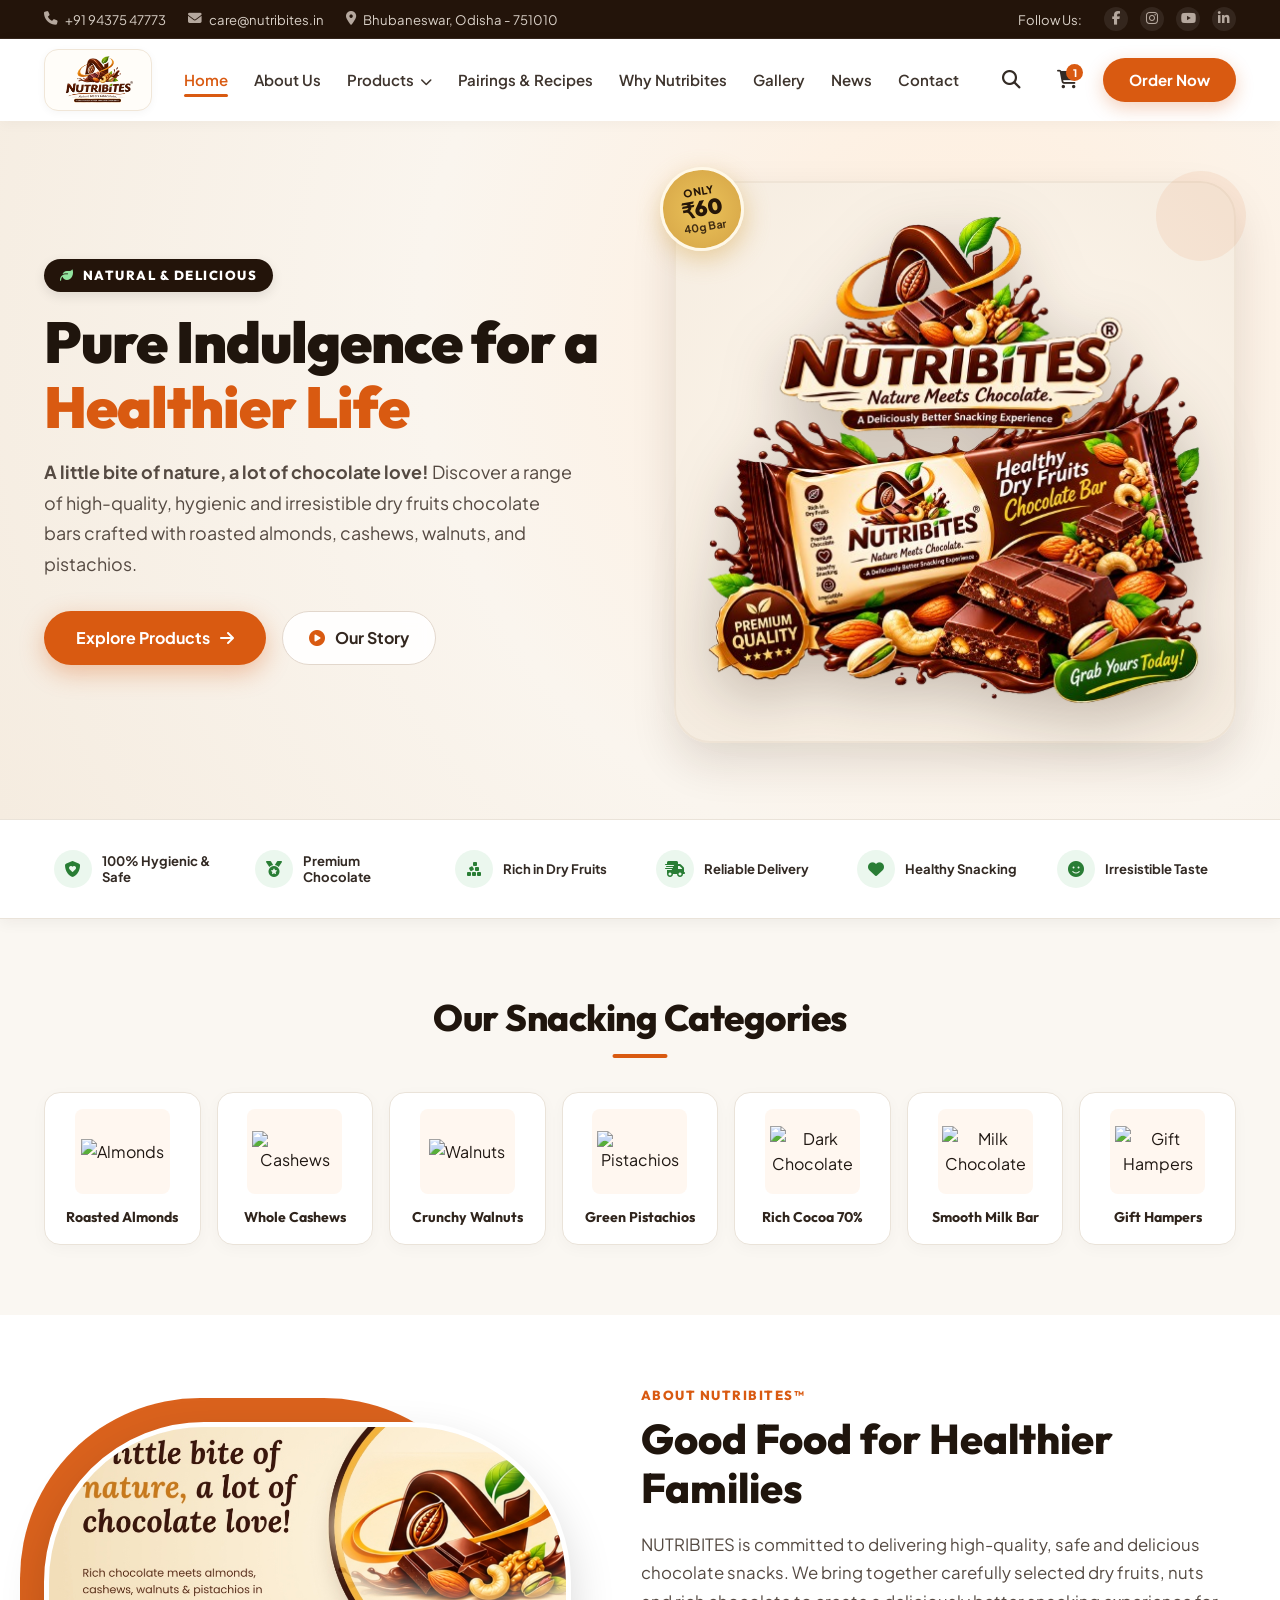
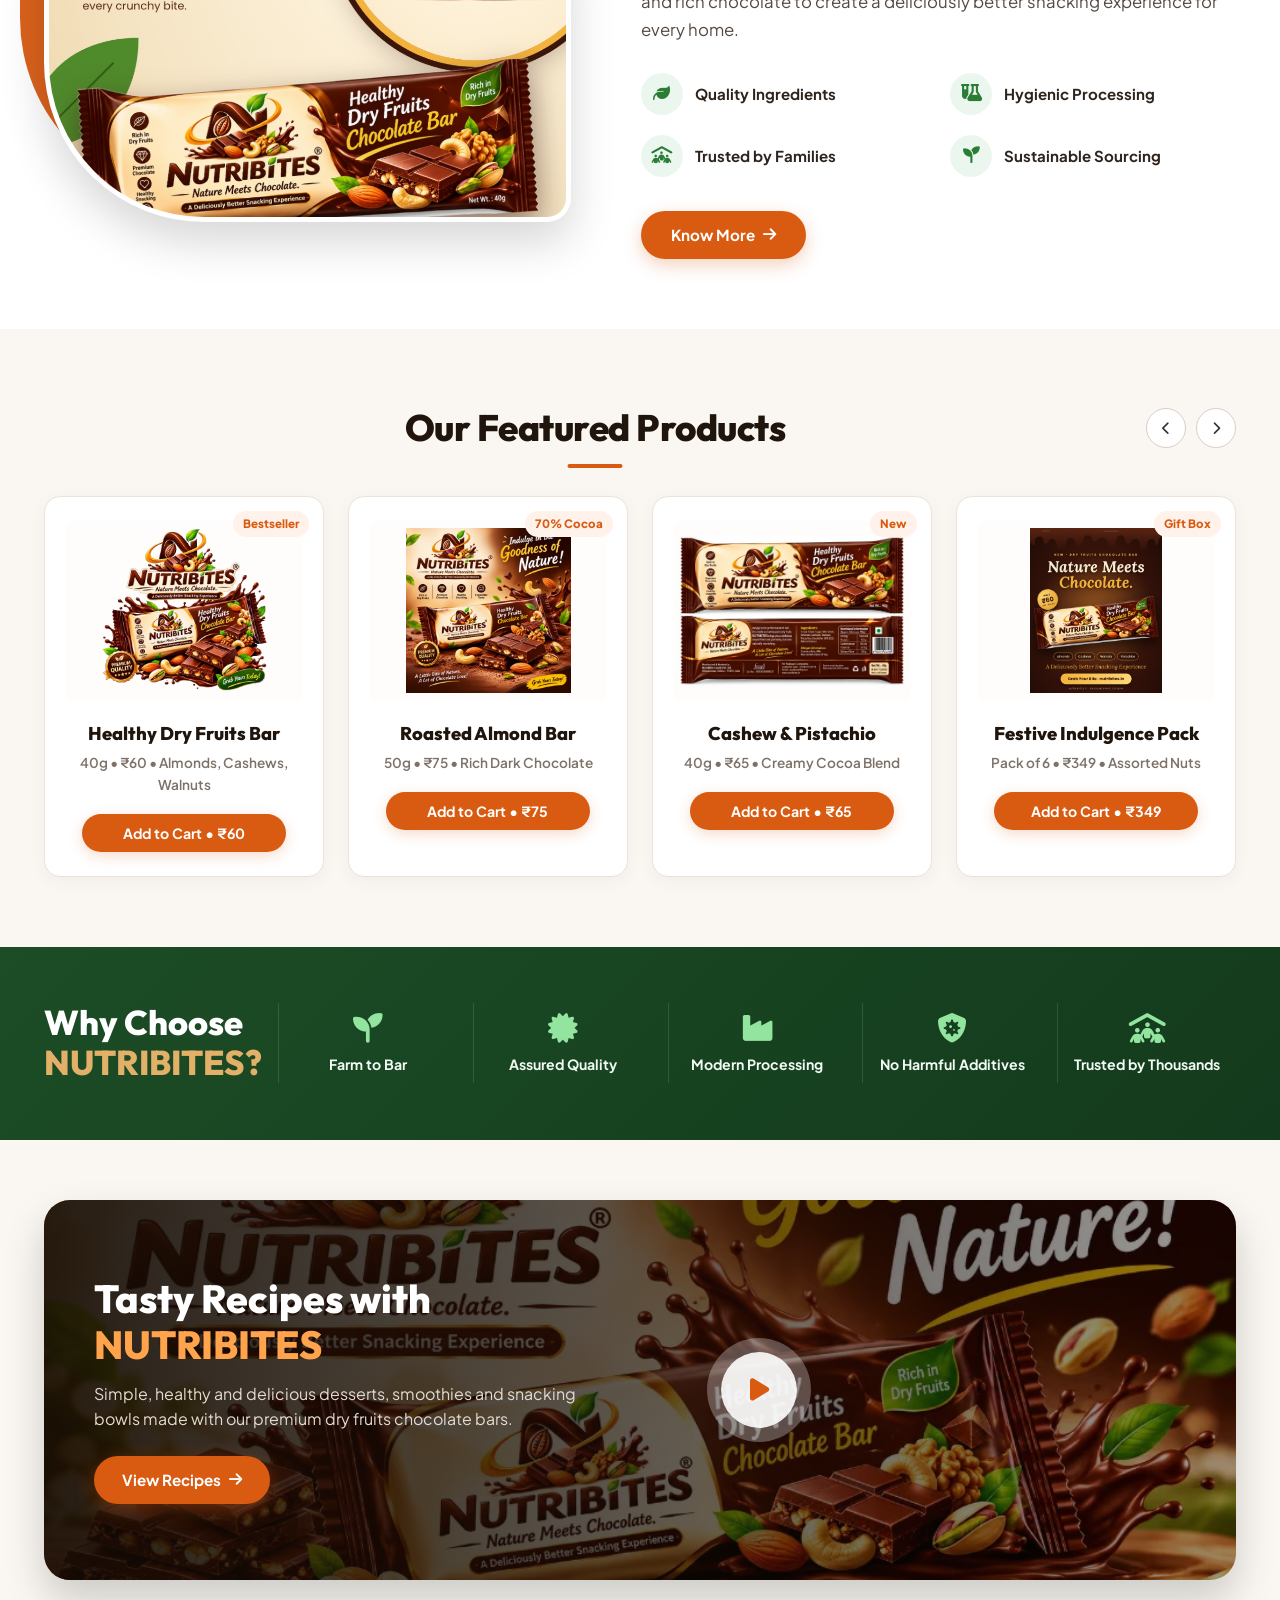
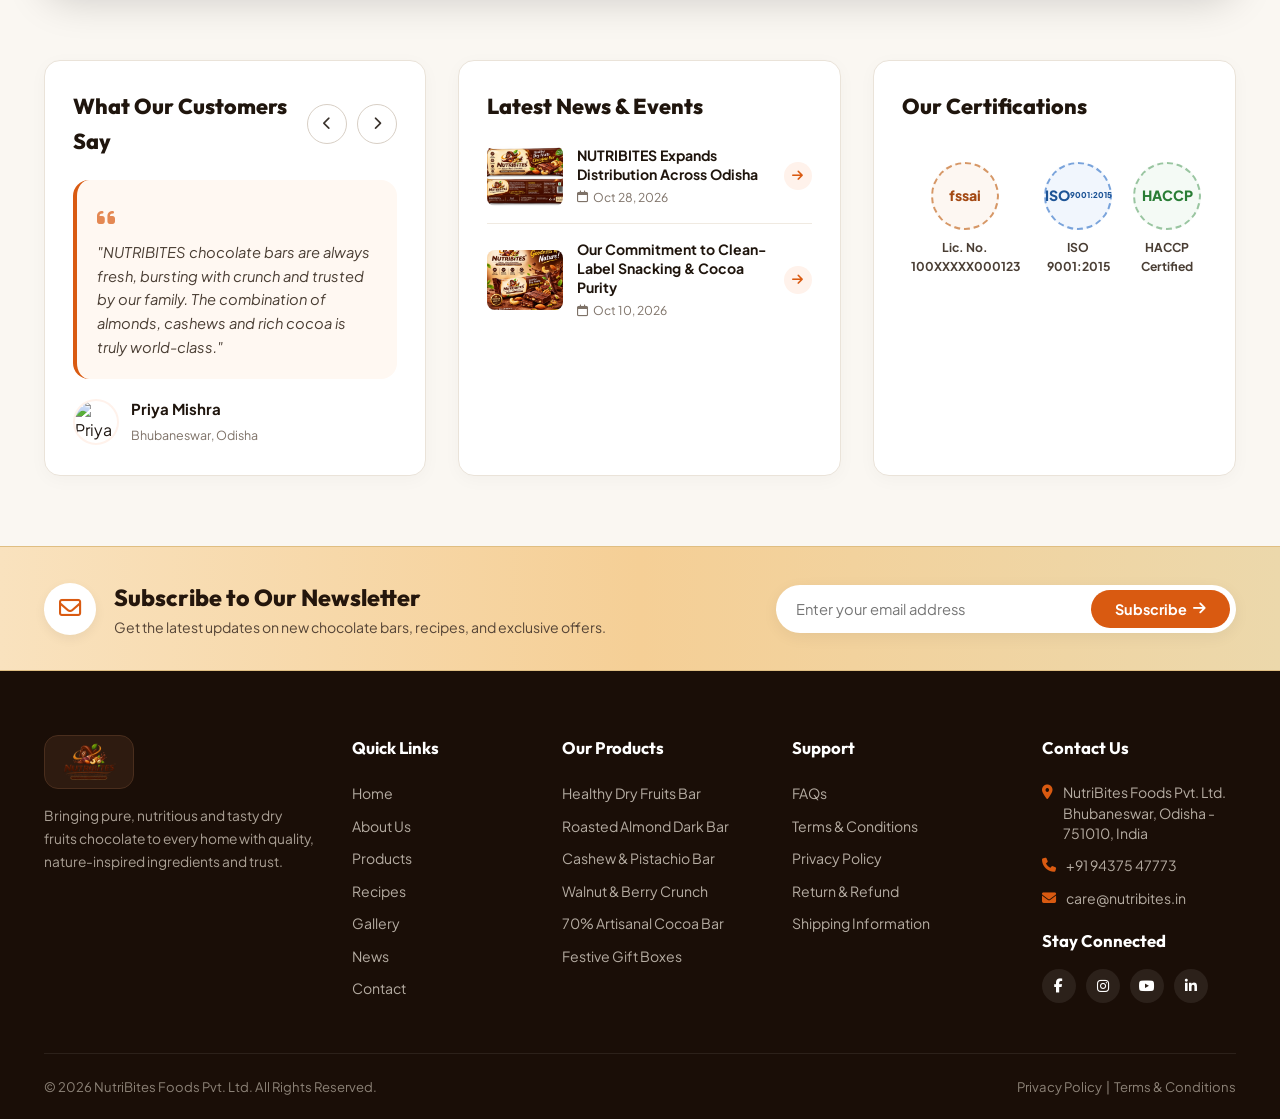
==== index.html @ 2640d745 "Deploy Nutribites website: nature meets chocolate responsive multi-page web platform" ====
<!DOCTYPE html>
<html lang="en">
<head>
  <meta charset="UTF-8" />
  <meta name="viewport" content="width=device-width, initial-scale=1.0" />
  <title>NUTRIBITES™ | Nature Meets Chocolate - Healthy Dry Fruits Chocolate Bar</title>
  <meta name="description" content="NUTRIBITES™ combines rich chocolate and the natural goodness of dry fruits and nuts. Discover a deliciously better snacking experience crafted in Bhubaneswar, Odisha." />
  
  <!-- Favicon -->
  <link rel="icon" type="image/png" href="images/logo-clean.png" />

  <!-- Google Fonts -->
  <link rel="preconnect" href="https://fonts.googleapis.com" />
  <link rel="preconnect" href="https://fonts.gstatic.com" crossorigin />
  <link href="https://fonts.googleapis.com/css2?family=Outfit:wght@400;500;600;700;800;900&family=Plus+Jakarta+Sans:wght@300;400;500;600;700;800&family=Playfair+Display:ital,wght@0,600;0,700;1,600&display=swap" rel="stylesheet" />
  
  <!-- FontAwesome 6 -->
  <link rel="stylesheet" href="https://cdnjs.cloudflare.com/ajax/libs/font-awesome/6.5.1/css/all.min.css" />

  <!-- Stylesheet -->
  <link rel="stylesheet" href="style.css" />
</head>
<body>

  <!-- ═════════════════════════════════════════
       1. TOP UTILITY BAR (Exact Dark Espresso)
  ═════════════════════════════════════════ -->
  <div class="top-bar">
    <div class="container">
      <div class="top-bar-left">
        <a href="tel:+919437547773"><i class="fa-solid fa-phone"></i> +91 94375 47773</a>
        <a href="mailto:care@nutribites.in"><i class="fa-solid fa-envelope"></i> care@nutribites.in</a>
        <span><i class="fa-solid fa-location-dot"></i> Bhubaneswar, Odisha - 751010</span>
      </div>
      <div class="top-bar-right">
        <span>Follow Us:</span>
        <div class="top-socials">
          <a href="#" aria-label="Facebook"><i class="fa-brands fa-facebook-f"></i></a>
          <a href="#" aria-label="Instagram"><i class="fa-brands fa-instagram"></i></a>
          <a href="#" aria-label="YouTube"><i class="fa-brands fa-youtube"></i></a>
          <a href="#" aria-label="LinkedIn"><i class="fa-brands fa-linkedin-in"></i></a>
        </div>
      </div>
    </div>
  </div>

  <!-- ═════════════════════════════════════════
       2. MAIN NAVBAR (Clean White Header + Curved Logo Box)
  ═════════════════════════════════════════ -->
  <header class="navbar">
    <div class="container">
      <a href="index.html" class="logo-box-wrapper" title="NUTRIBITES - Nature Meets Chocolate">
        <img src="images/logo-clean.png" alt="NUTRIBITES Logo" class="brand-logo-img" />
      </a>

      <ul class="nav-links">
        <li class="active"><a href="index.html">Home</a></li>
        <li><a href="about.html">About Us</a></li>
        <li><a href="products.html">Products <i class="fa-solid fa-chevron-down dropdown-icon"></i></a></li>
        <li><a href="#recipes">Pairings & Recipes</a></li>
        <li><a href="#why-us">Why Nutribites</a></li>
        <li><a href="#gallery">Gallery</a></li>
        <li><a href="#news">News</a></li>
        <li><a href="contact.html">Contact</a></li>
      </ul>

      <div class="nav-actions">
        <button class="icon-btn" aria-label="Search"><i class="fa-solid fa-magnifying-glass"></i></button>
        <button class="icon-btn" aria-label="Cart">
          <i class="fa-solid fa-cart-shopping"></i>
          <span class="cart-badge">1</span>
        </button>
        <a href="products.html" class="btn-order-now">Order Now</a>
        <button class="mobile-menu-toggle" aria-label="Toggle Menu"><i class="fa-solid fa-bars"></i></button>
      </div>
    </div>
  </header>

  <!-- ═════════════════════════════════════════
       3. HERO SECTION (Curved Corner Stage + Transparent Cutout)
  ═════════════════════════════════════════ -->
  <section class="hero-section" id="home">
    <div class="container">
      <div class="hero-content">
        <div class="hero-badge-pill">
          <i class="fa-solid fa-leaf"></i>
          <span>NATURAL & DELICIOUS</span>
        </div>

        <h1 class="hero-title">
          Pure Indulgence for a
          <span class="accent-orange">Healthier Life</span>
        </h1>

        <p class="hero-desc">
          <strong>A little bite of nature, a lot of chocolate love!</strong> Discover a range of high-quality, hygienic and irresistible dry fruits chocolate bars crafted with roasted almonds, cashews, walnuts, and pistachios.
        </p>

        <div class="hero-buttons">
          <a href="products.html" class="btn-hero-primary">Explore Products <i class="fa-solid fa-arrow-right"></i></a>
          <a href="about.html" class="btn-hero-glass"><i class="fa-solid fa-circle-play"></i> Our Story</a>
        </div>
      </div>

      <div class="hero-visual-stage">
        <!-- Rounded Curved Corner Stage Container -->
        <div class="hero-stage-card-wrap">
          <!-- Floating Price Badge -->
          <div class="hero-price-floating-badge">
            <span class="price-label">ONLY</span>
            <span class="price-val">₹60</span>
            <span class="price-wt">40g Bar</span>
          </div>

          <!-- True Transparent Clean Cutout Pack Image (New High-Res PNG) -->
          <img src="images/hero-pack-new.png" alt="NUTRIBITES Healthy Dry Fruits Chocolate Bar Packaging" class="hero-cutout-img" />
        </div>
      </div>
    </div>
  </section>

  <!-- ═════════════════════════════════════════
       4. TRUST PROPOSITION STRIP (6 Pillars)
  ═════════════════════════════════════════ -->
  <div class="trust-strip">
    <div class="container">
      <div class="trust-strip-grid">
        <div class="trust-item">
          <div class="trust-icon"><i class="fa-solid fa-shield-heart"></i></div>
          <div class="trust-text">100% Hygienic & Safe</div>
        </div>
        <div class="trust-item">
          <div class="trust-icon"><i class="fa-solid fa-medal"></i></div>
          <div class="trust-text">Premium Chocolate</div>
        </div>
        <div class="trust-item">
          <div class="trust-icon"><i class="fa-solid fa-cubes-stacked"></i></div>
          <div class="trust-text">Rich in Dry Fruits</div>
        </div>
        <div class="trust-item">
          <div class="trust-icon"><i class="fa-solid fa-truck-fast"></i></div>
          <div class="trust-text">Reliable Delivery</div>
        </div>
        <div class="trust-item">
          <div class="trust-icon"><i class="fa-solid fa-heart"></i></div>
          <div class="trust-text">Healthy Snacking</div>
        </div>
        <div class="trust-item">
          <div class="trust-icon"><i class="fa-solid fa-face-smile"></i></div>
          <div class="trust-text">Irresistible Taste</div>
        </div>
      </div>
    </div>
  </div>

  <!-- ═════════════════════════════════════════
       5. PRODUCT CATEGORIES (7 Capsule Cards)
  ═════════════════════════════════════════ -->
  <section class="categories-section" id="categories">
    <div class="container">
      <div class="section-header">
        <h2 class="section-title">Our Snacking Categories</h2>
      </div>

      <div class="categories-grid">
        <div class="cat-card">
          <div class="cat-img-box">
            <img src="https://images.unsplash.com/photo-1511381939415-e44015466834?auto=format&fit=crop&w=260&q=80" alt="Almonds" />
          </div>
          <h3 class="cat-title">Roasted Almonds</h3>
        </div>

        <div class="cat-card">
          <div class="cat-img-box">
            <img src="https://images.unsplash.com/photo-1508746829417-e6f548d8d6ed?auto=format&fit=crop&w=260&q=80" alt="Cashews" />
          </div>
          <h3 class="cat-title">Whole Cashews</h3>
        </div>

        <div class="cat-card">
          <div class="cat-img-box">
            <img src="https://images.unsplash.com/photo-1582293041079-7814c2f12063?auto=format&fit=crop&w=260&q=80" alt="Walnuts" />
          </div>
          <h3 class="cat-title">Crunchy Walnuts</h3>
        </div>

        <div class="cat-card">
          <div class="cat-img-box">
            <img src="https://images.unsplash.com/photo-1615485290382-441e4d049cb5?auto=format&fit=crop&w=260&q=80" alt="Pistachios" />
          </div>
          <h3 class="cat-title">Green Pistachios</h3>
        </div>

        <div class="cat-card">
          <div class="cat-img-box">
            <img src="https://images.unsplash.com/photo-1606313564200-e75d5e30476c?auto=format&fit=crop&w=260&q=80" alt="Dark Chocolate" />
          </div>
          <h3 class="cat-title">Rich Cocoa 70%</h3>
        </div>

        <div class="cat-card">
          <div class="cat-img-box">
            <img src="https://images.unsplash.com/photo-1541781774459-bb2af2f05b55?auto=format&fit=crop&w=260&q=80" alt="Milk Chocolate" />
          </div>
          <h3 class="cat-title">Smooth Milk Bar</h3>
        </div>

        <div class="cat-card">
          <div class="cat-img-box">
            <img src="https://images.unsplash.com/photo-1513201099705-a9746e1e201f?auto=format&fit=crop&w=260&q=80" alt="Gift Hampers" />
          </div>
          <h3 class="cat-title">Gift Hampers</h3>
        </div>
      </div>
    </div>
  </section>

  <!-- ═════════════════════════════════════════
       6. ABOUT NUTRIBITES (Signature Arch Split)
  ═════════════════════════════════════════ -->
  <section class="about-section" id="about">
    <div class="container">
      <div class="about-split">
        <div class="about-visual-wrap">
          <div class="about-arch-bg"></div>
          <div class="about-img-frame">
            <img src="images/promo-square.jpg" alt="NUTRIBITES Chocolate Bar and Nut Bowl" />
          </div>
        </div>

        <div class="about-info-col">
          <span class="about-tag">ABOUT NUTRIBITES™</span>
          <h2 class="about-heading">Good Food for Healthier Families</h2>
          <p class="about-lead">
            NUTRIBITES is committed to delivering high-quality, safe and delicious chocolate snacks. We bring together carefully selected dry fruits, nuts and rich chocolate to create a deliciously better snacking experience for every home.
          </p>

          <div class="about-pillars-grid">
            <div class="about-pillar">
              <div class="about-pillar-icon"><i class="fa-solid fa-leaf"></i></div>
              <div class="about-pillar-title">Quality Ingredients</div>
            </div>
            <div class="about-pillar">
              <div class="about-pillar-icon"><i class="fa-solid fa-flask-vial"></i></div>
              <div class="about-pillar-title">Hygienic Processing</div>
            </div>
            <div class="about-pillar">
              <div class="about-pillar-icon"><i class="fa-solid fa-people-roof"></i></div>
              <div class="about-pillar-title">Trusted by Families</div>
            </div>
            <div class="about-pillar">
              <div class="about-pillar-icon"><i class="fa-solid fa-seedling"></i></div>
              <div class="about-pillar-title">Sustainable Sourcing</div>
            </div>
          </div>

          <a href="about.html" class="btn-know-more">Know More <i class="fa-solid fa-arrow-right"></i></a>
        </div>
      </div>
    </div>
  </section>

  <!-- ═════════════════════════════════════════
       7. FEATURED PRODUCTS (Carousel Row)
  ═════════════════════════════════════════ -->
  <section class="featured-section" id="products">
    <div class="container">
      <div class="featured-header-wrap">
        <div></div>
        <h2 class="section-title">Our Featured Products</h2>
        <div class="carousel-arrows">
          <button class="arrow-btn" aria-label="Previous"><i class="fa-solid fa-chevron-left"></i></button>
          <button class="arrow-btn" aria-label="Next"><i class="fa-solid fa-chevron-right"></i></button>
        </div>
      </div>

      <div class="products-grid">
        <!-- Product 1: Flagship 40g Bar -->
        <div class="product-card">
          <span class="prod-card-badge">Bestseller</span>
          <div class="prod-img-box">
            <img src="images/hero-pack-new.png" alt="Healthy Dry Fruits Chocolate Bar" />
          </div>
          <h3 class="prod-title">Healthy Dry Fruits Bar</h3>
          <span class="prod-spec">40g &bull; ₹60 &bull; Almonds, Cashews, Walnuts</span>
          <button class="btn-add-cart" aria-label="Add Healthy Dry Fruits Bar to Cart">Add to Cart &bull; ₹60</button>
        </div>

        <div class="product-card">
          <span class="prod-card-badge">70% Cocoa</span>
          <div class="prod-img-box">
            <img src="images/square-chocolate-hero.jpg" alt="Roasted Almonds Dark Bar" />
          </div>
          <h3 class="prod-title">Roasted Almond Bar</h3>
          <span class="prod-spec">50g &bull; ₹75 &bull; Rich Dark Chocolate</span>
          <button class="btn-add-cart" aria-label="Add Roasted Almond Bar to Cart">Add to Cart &bull; ₹75</button>
        </div>

        <div class="product-card">
          <span class="prod-card-badge">New</span>
          <div class="prod-img-box">
            <img src="images/packaging-flat.jpg" alt="Cashew Pistachio Chocolate" />
          </div>
          <h3 class="prod-title">Cashew & Pistachio</h3>
          <span class="prod-spec">40g &bull; ₹65 &bull; Creamy Cocoa Blend</span>
          <button class="btn-add-cart" aria-label="Add Cashew & Pistachio to Cart">Add to Cart &bull; ₹65</button>
        </div>

        <div class="product-card">
          <span class="prod-card-badge">Gift Box</span>
          <div class="prod-img-box">
            <img src="images/poster-vertical.jpg" alt="Nutribites Collector Pack" />
          </div>
          <h3 class="prod-title">Festive Indulgence Pack</h3>
          <span class="prod-spec">Pack of 6 &bull; ₹349 &bull; Assorted Nuts</span>
          <button class="btn-add-cart" aria-label="Add Festive Indulgence Pack to Cart">Add to Cart &bull; ₹349</button>
        </div>
      </div>
    </div>
  </section>

  <!-- ═════════════════════════════════════════
       8. WHY CHOOSE NUTRIBITES? (Dark Forest Green Banner)
  ═════════════════════════════════════════ -->
  <section class="why-choose-banner" id="why-us">
    <div class="container">
      <div class="why-choose-grid">
        <div class="why-choose-heading">
          <h2>Why Choose <span>NUTRIBITES?</span></h2>
        </div>

        <div class="why-item">
          <i class="fa-solid fa-seedling why-icon"></i>
          <div class="why-label">Farm to Bar</div>
        </div>

        <div class="why-item">
          <i class="fa-solid fa-certificate why-icon"></i>
          <div class="why-label">Assured Quality</div>
        </div>

        <div class="why-item">
          <i class="fa-solid fa-industry why-icon"></i>
          <div class="why-label">Modern Processing</div>
        </div>

        <div class="why-item">
          <i class="fa-solid fa-shield-virus why-icon"></i>
          <div class="why-label">No Harmful Additives</div>
        </div>

        <div class="why-item">
          <i class="fa-solid fa-people-roof why-icon"></i>
          <div class="why-label">Trusted by Thousands</div>
        </div>
      </div>
    </div>
  </section>

  <!-- ═════════════════════════════════════════
       9. TASTY RECIPES / PAIRINGS VIDEO BANNER
  ═════════════════════════════════════════ -->
  <div class="container" id="recipes">
    <div class="recipes-banner">
      <img src="images/banner-wide.jpg" alt="Indulge in the Goodness of Nature with Nutribites" class="bg-image" />
      <div class="recipes-overlay">
        <div class="recipes-content">
          <h2 class="recipes-heading">Tasty Recipes with <span>NUTRIBITES</span></h2>
          <p class="recipes-desc">
            Simple, healthy and delicious desserts, smoothies and snacking bowls made with our premium dry fruits chocolate bars.
          </p>
          <a href="products.html" class="btn-recipes">View Recipes <i class="fa-solid fa-arrow-right"></i></a>
        </div>
      </div>
      <div class="video-play-center" aria-label="Play Recipe Video">
        <i class="fa-solid fa-play"></i>
      </div>
    </div>
  </div>

  <!-- ═════════════════════════════════════════
       10. THREE-COLUMN SOCIAL PROOF / NEWS / CERTS
  ═════════════════════════════════════════ -->
  <section class="three-col-section" id="gallery">
    <div class="container">
      <div class="three-col-grid">
        <!-- Col 1: Testimonials -->
        <div class="col-card-box">
          <div class="col-header-wrap">
            <h3 class="col-title">What Our Customers Say</h3>
            <div class="carousel-arrows">
              <button class="arrow-btn" aria-label="Prev"><i class="fa-solid fa-chevron-left"></i></button>
              <button class="arrow-btn" aria-label="Next"><i class="fa-solid fa-chevron-right"></i></button>
            </div>
          </div>
          <div class="testimonial-quote-box">
            <div class="quote-icon"><i class="fa-solid fa-quote-left"></i></div>
            <p>
              "NUTRIBITES chocolate bars are always fresh, bursting with crunch and trusted by our family. The combination of almonds, cashews and rich cocoa is truly world-class."
            </p>
          </div>
          <div class="testimonial-user">
            <img src="https://images.unsplash.com/photo-1534528741775-53994a69daeb?auto=format&fit=crop&w=120&q=80" alt="Priya Mishra" class="user-avatar" />
            <div class="user-info">
              <h4>Priya Mishra</h4>
              <span>Bhubaneswar, Odisha</span>
            </div>
          </div>
        </div>

        <!-- Col 2: Latest News & Events -->
        <div class="col-card-box" id="news">
          <div class="col-header-wrap">
            <h3 class="col-title">Latest News & Events</h3>
          </div>
          <div class="news-list">
            <div class="news-item">
              <img src="images/packaging-flat.jpg" alt="Nutribites News 1" class="news-thumb" />
              <div class="news-info">
                <h4 class="news-title">NUTRIBITES Expands Distribution Across Odisha</h4>
                <div class="news-date"><i class="fa-regular fa-calendar"></i> Oct 28, 2026</div>
              </div>
              <a href="about.html" class="news-arrow-link"><i class="fa-solid fa-arrow-right"></i></a>
            </div>

            <div class="news-item">
              <img src="images/square-chocolate-hero.jpg" alt="Nutribites News 2" class="news-thumb" />
              <div class="news-info">
                <h4 class="news-title">Our Commitment to Clean-Label Snacking & Cocoa Purity</h4>
                <div class="news-date"><i class="fa-regular fa-calendar"></i> Oct 10, 2026</div>
              </div>
              <a href="about.html" class="news-arrow-link"><i class="fa-solid fa-arrow-right"></i></a>
            </div>
          </div>
        </div>

        <!-- Col 3: Certifications -->
        <div class="col-card-box">
          <div class="col-header-wrap">
            <h3 class="col-title">Our Certifications</h3>
          </div>
          <div class="cert-badges-wrap">
            <div class="cert-badge-item">
              <div class="cert-icon-circle fssai">fssai</div>
              <span>Lic. No. 100XXXXX000123</span>
            </div>
            <div class="cert-badge-item">
              <div class="cert-icon-circle iso">ISO<br><small style="font-size: 8px;">9001:2015</small></div>
              <span>ISO 9001:2015</span>
            </div>
            <div class="cert-badge-item">
              <div class="cert-icon-circle">HACCP</div>
              <span>HACCP Certified</span>
            </div>
          </div>
        </div>
      </div>
    </div>
  </section>

  <!-- ═════════════════════════════════════════
       11. NEWSLETTER BAR
  ═════════════════════════════════════════ -->
  <section class="newsletter-section">
    <div class="container">
      <div class="newsletter-left">
        <div class="newsletter-icon">
          <i class="fa-regular fa-envelope"></i>
        </div>
        <div class="newsletter-text">
          <h3>Subscribe to Our Newsletter</h3>
          <p>Get the latest updates on new chocolate bars, recipes, and exclusive offers.</p>
        </div>
      </div>

      <form class="newsletter-form" onsubmit="event.preventDefault(); alert('Thank you for subscribing to NUTRIBITES™ updates!');">
        <input type="email" placeholder="Enter your email address" required />
        <button type="submit">Subscribe <i class="fa-solid fa-arrow-right"></i></button>
      </form>
    </div>
  </section>

  <!-- ═════════════════════════════════════════
       12. MAIN FOOTER (Exact Dark Espresso Theme)
  ═════════════════════════════════════════ -->
  <footer class="main-footer" id="contact">
    <div class="container">
      <div class="footer-grid">
        <div class="footer-col">
          <div class="footer-logo">
            <img src="images/logo-clean.png" alt="NUTRIBITES Logo" />
          </div>
          <p class="footer-about-text">
            Bringing pure, nutritious and tasty dry fruits chocolate to every home with quality, nature-inspired ingredients and trust.
          </p>
        </div>

        <div class="footer-col">
          <h4>Quick Links</h4>
          <ul class="footer-links">
            <li><a href="index.html">Home</a></li>
            <li><a href="about.html">About Us</a></li>
            <li><a href="products.html">Products</a></li>
            <li><a href="#recipes">Recipes</a></li>
            <li><a href="#gallery">Gallery</a></li>
            <li><a href="#news">News</a></li>
            <li><a href="contact.html">Contact</a></li>
          </ul>
        </div>

        <div class="footer-col">
          <h4>Our Products</h4>
          <ul class="footer-links">
            <li><a href="products.html">Healthy Dry Fruits Bar</a></li>
            <li><a href="products.html">Roasted Almond Dark Bar</a></li>
            <li><a href="products.html">Cashew & Pistachio Bar</a></li>
            <li><a href="products.html">Walnut & Berry Crunch</a></li>
            <li><a href="products.html">70% Artisanal Cocoa Bar</a></li>
            <li><a href="products.html">Festive Gift Boxes</a></li>
          </ul>
        </div>

        <div class="footer-col">
          <h4>Support</h4>
          <ul class="footer-links">
            <li><a href="#">FAQs</a></li>
            <li><a href="#">Terms & Conditions</a></li>
            <li><a href="#">Privacy Policy</a></li>
            <li><a href="#">Return & Refund</a></li>
            <li><a href="#">Shipping Information</a></li>
          </ul>
        </div>

        <div class="footer-col">
          <h4>Contact Us</h4>
          <ul class="footer-contact-info">
            <li>
              <i class="fa-solid fa-location-dot"></i>
              <span>NutriBites Foods Pvt. Ltd.<br>Bhubaneswar, Odisha - 751010, India</span>
            </li>
            <li>
              <i class="fa-solid fa-phone"></i>
              <span>+91 94375 47773</span>
            </li>
            <li>
              <i class="fa-solid fa-envelope"></i>
              <span>care@nutribites.in</span>
            </li>
          </ul>

          <h4 style="margin-top: 20px; margin-bottom: 8px;">Stay Connected</h4>
          <div class="footer-social-icons">
            <a href="#" class="footer-social-btn fb" aria-label="Facebook"><i class="fa-brands fa-facebook-f"></i></a>
            <a href="#" class="footer-social-btn insta" aria-label="Instagram"><i class="fa-brands fa-instagram"></i></a>
            <a href="#" class="footer-social-btn yt" aria-label="YouTube"><i class="fa-brands fa-youtube"></i></a>
            <a href="#" class="footer-social-btn in" aria-label="LinkedIn"><i class="fa-brands fa-linkedin-in"></i></a>
          </div>
        </div>
      </div>

      <div class="footer-bottom">
        <div class="container" style="padding: 0;">
          <div>&copy; 2026 NutriBites Foods Pvt. Ltd. All Rights Reserved.</div>
          <div>
            <a href="#">Privacy Policy</a> &nbsp;|&nbsp; <a href="#">Terms & Conditions</a>
          </div>
        </div>
      </div>
    </div>
  </footer>

  <!-- Interactive JavaScript & Animations -->
  <script src="main.js"></script>
</body>
</html>
---- style.css ----
/* ═════════════════════════════════════════
   NUTRIBITES™ DESIGN TOKENS & SYSTEM
   15+ Years Senior UX/UI Standards
═════════════════════════════════════════ */
:root {
  --primary: #D95A11;           /* Warm Sunburst Orange */
  --primary-hover: #BF4C0A;
  --primary-light: #FFF2EB;
  --accent-green: #297D35;      /* Leaf Green accent */
  --accent-green-light: #EBF7EE;
  --choco-dark: #23140A;        /* Dark Espresso Brown from reference top bar & footer */
  --choco-footer: #1A0E07;
  --choco-deep: #381E11;
  --gold: #D4A346;
  --gold-light: #F7EAD0;
  --text-dark: #1F1712;
  --text-body: #554A42;
  --text-muted: #7E7268;
  --bg-cream: #FAF7F2;          /* Soft warm background canvas */
  --bg-card: #FFFFFF;
  --border-color: #EAE3D9;
  --shadow-sm: 0 4px 14px rgba(35, 20, 10, 0.05);
  --shadow-md: 0 10px 28px rgba(35, 20, 10, 0.09);
  --shadow-lg: 0 20px 48px rgba(35, 20, 10, 0.14);
  --radius-sm: 8px;
  --radius-md: 16px;
  --radius-lg: 26px;
  --radius-pill: 9999px;
  --font-heading: 'Outfit', sans-serif;
  --font-body: 'Plus Jakarta Sans', sans-serif;
  --font-serif: 'Playfair Display', serif;
  --container: 1240px;
  --ease: cubic-bezier(0.25, 1, 0.5, 1);
}

*, *::before, *::after {
  box-sizing: border-box;
  margin: 0;
  padding: 0;
}

html {
  scroll-behavior: smooth;
  font-size: 16px;
}

body {
  font-family: var(--font-body);
  color: var(--text-dark);
  background-color: var(--bg-cream);
  line-height: 1.6;
  overflow-x: hidden;
  -webkit-font-smoothing: antialiased;
}

a {
  text-decoration: none;
  color: inherit;
  transition: all 0.25s var(--ease);
}

button {
  font-family: inherit;
  cursor: pointer;
  border: none;
  outline: none;
}

.container {
  max-width: var(--container);
  margin: 0 auto;
  padding: 0 24px;
}

/* ═════════════════════════════════════════
   1. TOP UTILITY BAR (Exact Dark Espresso)
═════════════════════════════════════════ */
.top-bar {
  background: var(--choco-dark);
  color: #D9D0C7;
  font-size: 0.82rem;
  padding: 7px 0;
  border-bottom: 1px solid rgba(255, 255, 255, 0.08);
}
.top-bar .container {
  display: flex;
  justify-content: space-between;
  align-items: center;
  flex-wrap: wrap;
  gap: 12px;
}
.top-bar-left, .top-bar-right {
  display: flex;
  align-items: center;
  gap: 22px;
}
.top-bar a, .top-bar span {
  display: inline-flex;
  align-items: center;
  gap: 7px;
  color: #D9D0C7;
}
.top-bar a:hover {
  color: var(--primary);
}
.top-bar i {
  color: #B5A89E;
  font-size: 0.85rem;
}
.top-socials {
  display: flex;
  align-items: center;
  gap: 12px;
}
.top-socials a {
  width: 24px;
  height: 24px;
  border-radius: 50%;
  background: rgba(255, 255, 255, 0.08);
  display: inline-flex;
  align-items: center;
  justify-content: center;
  font-size: 0.72rem;
  color: #FFFFFF;
  transition: all 0.25s var(--ease);
}
.top-socials a:hover {
  background: var(--primary);
  transform: translateY(-2px);
}

/* ═════════════════════════════════════════
   2. MAIN NAVBAR (Clean White Header + Sticky Blur)
═════════════════════════════════════════ */
.navbar {
  background: rgba(255, 255, 255, 0.98);
  backdrop-filter: blur(10px);
  box-shadow: 0 2px 14px rgba(0, 0, 0, 0.04);
  position: sticky;
  top: 0;
  z-index: 1000;
  padding: 10px 0;
  transition: padding 0.3s var(--ease), box-shadow 0.3s var(--ease);
}
.navbar.scrolled {
  padding: 6px 0;
  box-shadow: 0 6px 20px rgba(0, 0, 0, 0.08);
}
.navbar .container {
  display: flex;
  align-items: center;
  justify-content: space-between;
}

/* Logo Box Container with Rounded Shape Placeholder */
.logo-box-wrapper {
  display: inline-flex;
  align-items: center;
  background: #FFFDF9;
  border: 1.5px solid #F0E6D8;
  border-radius: 14px;
  padding: 4px 14px;
  box-shadow: 0 2px 8px rgba(35, 20, 10, 0.04);
  transition: all 0.25s var(--ease);
}
.logo-box-wrapper:hover {
  border-color: var(--primary);
  box-shadow: 0 4px 14px rgba(217, 90, 17, 0.15);
  transform: translateY(-1px);
}
.brand-logo-img {
  height: 52px;
  width: auto;
  object-fit: contain;
  display: block;
}

.nav-links {
  display: flex;
  align-items: center;
  list-style: none;
  gap: 26px;
  font-size: 0.94rem;
  font-weight: 600;
}
.nav-links li a {
  color: #3E342D;
  position: relative;
  padding: 6px 0;
}
.nav-links li a:hover,
.nav-links li.active a {
  color: var(--primary);
}
.nav-links li.active a::after {
  content: '';
  position: absolute;
  bottom: -2px;
  left: 0;
  width: 100%;
  height: 2.5px;
  background: var(--primary);
  border-radius: 2px;
}
.nav-links .dropdown-icon {
  font-size: 0.75rem;
  margin-left: 3px;
}

.nav-actions {
  display: flex;
  align-items: center;
  gap: 16px;
}
.icon-btn {
  background: none;
  border: none;
  font-size: 1.15rem;
  color: #332B25;
  position: relative;
  width: 40px;
  height: 40px;
  border-radius: 50%;
  display: flex;
  align-items: center;
  justify-content: center;
  transition: background 0.2s, transform 0.2s;
}
.icon-btn:hover {
  background: #F4EEE7;
  color: var(--primary);
  transform: scale(1.05);
}
.cart-badge {
  position: absolute;
  top: 4px;
  right: 4px;
  background: var(--primary);
  color: #FFFFFF;
  font-size: 0.65rem;
  font-weight: 800;
  width: 17px;
  height: 17px;
  border-radius: 50%;
  display: flex;
  align-items: center;
  justify-content: center;
  transition: transform 0.2s;
}
.btn-order-now {
  background: var(--primary);
  color: #FFFFFF;
  font-size: 0.94rem;
  font-weight: 700;
  padding: 10px 26px;
  border-radius: var(--radius-pill);
  box-shadow: 0 6px 18px rgba(217, 90, 17, 0.28);
  display: inline-flex;
  align-items: center;
  gap: 8px;
  transition: all 0.3s var(--ease);
}
.btn-order-now:hover {
  background: var(--primary-hover);
  transform: translateY(-2px);
  box-shadow: 0 10px 24px rgba(217, 90, 17, 0.4);
}
.mobile-menu-toggle {
  display: none;
  background: none;
  border: none;
  font-size: 1.35rem;
  color: var(--text-dark);
}

/* ═════════════════════════════════════════
   HERO SECTION (Curved Corner Stage with Clean Cutout)
═════════════════════════════════════════ */
.hero-section {
  position: relative;
  background: radial-gradient(circle at 75% 30%, #FFEEDD 0%, #FAF5EE 50%, #F5ECE0 100%);
  padding: 60px 0 76px;
  overflow: hidden;
  border-bottom: 1px solid var(--border-color);
}
.hero-section .container {
  display: grid;
  grid-template-columns: 1.05fr 1fr;
  align-items: center;
  gap: 40px;
  position: relative;
  z-index: 2;
}
.hero-badge-pill {
  display: inline-flex;
  align-items: center;
  gap: 8px;
  background: var(--choco-dark);
  color: #FFFFFF;
  font-family: var(--font-heading);
  font-size: 0.82rem;
  font-weight: 800;
  letter-spacing: 1.5px;
  padding: 6px 16px;
  border-radius: var(--radius-pill);
  margin-bottom: 18px;
  box-shadow: 0 4px 12px rgba(0,0,0,0.1);
}
.hero-badge-pill i {
  color: #92E49F;
}
.hero-title {
  font-family: var(--font-heading);
  font-size: 3.6rem;
  line-height: 1.12;
  font-weight: 900;
  color: #1F150D;
  margin-bottom: 18px;
  letter-spacing: -1px;
}
.hero-title span.accent-orange {
  color: var(--primary);
}
.hero-desc {
  font-size: 1.12rem;
  color: #554A42;
  line-height: 1.7;
  margin-bottom: 32px;
  max-width: 530px;
}
.hero-buttons {
  display: flex;
  align-items: center;
  gap: 16px;
  flex-wrap: wrap;
}
.btn-hero-primary {
  background: var(--primary);
  color: #FFFFFF;
  font-weight: 700;
  font-size: 1rem;
  padding: 14px 32px;
  border-radius: var(--radius-pill);
  box-shadow: 0 8px 24px rgba(217, 90, 17, 0.34);
  display: inline-flex;
  align-items: center;
  gap: 10px;
  transition: all 0.3s var(--ease);
}
.btn-hero-primary:hover {
  background: var(--primary-hover);
  transform: translateY(-2px);
  box-shadow: 0 12px 28px rgba(217, 90, 17, 0.44);
}
.btn-hero-glass {
  background: rgba(255, 255, 255, 0.9);
  backdrop-filter: blur(8px);
  border: 1.5px solid #E2D7CC;
  color: #33271F;
  font-weight: 700;
  font-size: 1rem;
  padding: 13px 26px;
  border-radius: var(--radius-pill);
  display: inline-flex;
  align-items: center;
  gap: 10px;
  transition: all 0.25s var(--ease);
}
.btn-hero-glass:hover {
  background: #FFFFFF;
  border-color: var(--primary);
  color: var(--primary);
  transform: translateY(-2px);
}
.btn-hero-glass i {
  color: var(--primary);
}

/* Curved Corner Stage Box for Hero */
.hero-stage-card-wrap {
  position: relative;
  background: radial-gradient(circle at 50% 50%, #FFF8EE 0%, #F5ECE0 100%);
  border: 2px solid #EFE4D6;
  border-radius: 36px;
  padding: 30px;
  box-shadow: 0 20px 45px rgba(45, 25, 10, 0.12);
  display: flex;
  justify-content: center;
  align-items: center;
  overflow: visible;
}
.hero-stage-card-wrap::before {
  content: '';
  position: absolute;
  top: -12px;
  right: -12px;
  width: 90px;
  height: 90px;
  border-radius: 50%;
  background: rgba(217, 90, 17, 0.08);
  z-index: 0;
  pointer-events: none;
}
.hero-cutout-img {
  max-width: 100%;
  height: auto;
  position: relative;
  z-index: 1;
  filter: drop-shadow(0 18px 30px rgba(45, 25, 10, 0.25));
  animation: gentleFloat 6s ease-in-out infinite;
}
@keyframes gentleFloat {
  0%, 100% { transform: translateY(0); }
  50% { transform: translateY(-8px); }
}
.hero-price-floating-badge {
  position: absolute;
  top: -16px;
  left: -16px;
  background: radial-gradient(circle, #ECC359 0%, #D4A346 100%);
  color: #261608;
  width: 84px;
  height: 84px;
  border-radius: 50%;
  display: flex;
  flex-direction: column;
  align-items: center;
  justify-content: center;
  font-weight: 900;
  box-shadow: 0 8px 24px rgba(212, 163, 70, 0.45);
  border: 3.5px solid #FFF8E7;
  text-align: center;
  line-height: 1.1;
  transform: rotate(-10deg);
  z-index: 3;
  animation: badgePulse 4s ease-in-out infinite alternate;
}
@keyframes badgePulse {
  0% { transform: rotate(-10deg) scale(1); }
  100% { transform: rotate(-6deg) scale(1.05); }
}
.hero-price-floating-badge .price-label {
  font-size: 0.65rem;
  text-transform: uppercase;
  font-weight: 800;
  letter-spacing: 0.5px;
}
.hero-price-floating-badge .price-val {
  font-size: 1.35rem;
  font-family: var(--font-heading);
}
.hero-price-floating-badge .price-wt {
  font-size: 0.68rem;
  font-weight: 700;
  opacity: 0.85;
}

/* ═════════════════════════════════════════
   COMMON SECTION STYLES
═════════════════════════════════════════ */
.trust-strip {
  background: #FFFFFF;
  padding: 22px 0;
  border-bottom: 1px solid var(--border-color);
  box-shadow: var(--shadow-sm);
}
.trust-strip-grid {
  display: grid;
  grid-template-columns: repeat(6, 1fr);
  gap: 12px;
}
.trust-item {
  display: flex;
  align-items: center;
  gap: 10px;
  padding: 8px 10px;
  border-radius: var(--radius-sm);
  transition: transform 0.25s var(--ease), box-shadow 0.25s;
}
.trust-item:hover {
  transform: translateY(-2px);
  background: #FAF8F5;
}
.trust-icon {
  width: 38px;
  height: 38px;
  background: var(--accent-green-light);
  border-radius: 50%;
  display: flex;
  align-items: center;
  justify-content: center;
  color: var(--accent-green);
  font-size: 1rem;
  flex-shrink: 0;
}
.trust-text {
  font-size: 0.82rem;
  font-weight: 700;
  color: #332A24;
  line-height: 1.25;
}

.section-header {
  text-align: center;
  margin-bottom: 44px;
  position: relative;
}
.section-title {
  font-family: var(--font-heading);
  font-size: 2.3rem;
  font-weight: 800;
  color: #1F150D;
  letter-spacing: -0.5px;
  position: relative;
  display: inline-block;
}
.section-title::after {
  content: '';
  position: absolute;
  bottom: -10px;
  left: 50%;
  transform: translateX(-50%);
  width: 55px;
  height: 3.5px;
  background: var(--primary);
  border-radius: 2px;
}

.categories-section {
  padding: 70px 0;
}
.categories-grid {
  display: grid;
  grid-template-columns: repeat(7, 1fr);
  gap: 16px;
}
.cat-card {
  background: #FFFFFF;
  border-radius: var(--radius-md);
  padding: 16px 12px;
  text-align: center;
  box-shadow: 0 4px 15px rgba(0,0,0,0.03);
  border: 1px solid var(--border-color);
  transition: all 0.3s var(--ease);
  cursor: pointer;
  display: flex;
  flex-direction: column;
  align-items: center;
}
.cat-card:hover {
  transform: translateY(-6px);
  box-shadow: var(--shadow-md);
  border-color: var(--primary);
}
.cat-img-box {
  width: 95px;
  height: 85px;
  margin-bottom: 12px;
  display: flex;
  align-items: center;
  justify-content: center;
  border-radius: var(--radius-sm);
  overflow: hidden;
  background: #FFF7F0;
}
.cat-img-box img {
  max-width: 90%;
  max-height: 90%;
  object-fit: contain;
  transition: transform 0.3s var(--ease);
}
.cat-card:hover .cat-img-box img {
  transform: scale(1.12);
}
.cat-title {
  font-family: var(--font-heading);
  font-size: 0.88rem;
  font-weight: 700;
  color: #2F241C;
}

/* About Section */
.about-section {
  padding: 70px 0;
  background: #FFFFFF;
  position: relative;
  overflow: hidden;
}
.about-split {
  display: grid;
  grid-template-columns: 1fr 1.15fr;
  align-items: center;
  gap: 60px;
}
.about-visual-wrap {
  position: relative;
}
.about-arch-bg {
  position: absolute;
  top: -24px;
  left: -24px;
  width: 92%;
  height: 100%;
  background: var(--primary);
  border-radius: 180px 180px 30px 180px;
  z-index: 1;
  opacity: 0.95;
}
.about-img-frame {
  position: relative;
  z-index: 2;
  border-radius: 160px 160px 24px 160px;
  overflow: hidden;
  box-shadow: 0 20px 45px rgba(0, 0, 0, 0.16);
  border: 5px solid #FFFFFF;
  height: 400px;
  background: #FAF5EE;
}
.about-img-frame img {
  width: 100%;
  height: 100%;
  object-fit: cover;
  transition: transform 0.6s var(--ease);
}
.about-visual-wrap:hover .about-img-frame img {
  transform: scale(1.04);
}
.about-info-col {
  padding-left: 10px;
}
.about-tag {
  font-family: var(--font-heading);
  font-size: 0.82rem;
  font-weight: 800;
  color: var(--primary);
  letter-spacing: 1.5px;
  text-transform: uppercase;
  margin-bottom: 8px;
  display: block;
}
.about-heading {
  font-family: var(--font-heading);
  font-size: 2.6rem;
  font-weight: 800;
  line-height: 1.18;
  color: #1F150D;
  margin-bottom: 18px;
}
.about-lead {
  font-size: 1.05rem;
  color: #554A42;
  line-height: 1.7;
  margin-bottom: 28px;
}
.about-pillars-grid {
  display: grid;
  grid-template-columns: 1fr 1fr;
  gap: 20px 24px;
  margin-bottom: 34px;
}
.about-pillar {
  display: flex;
  align-items: center;
  gap: 12px;
}
.about-pillar-icon {
  width: 42px;
  height: 42px;
  border-radius: 50%;
  background: var(--accent-green-light);
  color: var(--accent-green);
  display: flex;
  align-items: center;
  justify-content: center;
  font-size: 1.05rem;
  flex-shrink: 0;
}
.about-pillar-title {
  font-size: 0.94rem;
  font-weight: 700;
  color: #2F241C;
}
.btn-know-more {
  background: var(--primary);
  color: #FFFFFF;
  font-size: 0.95rem;
  font-weight: 700;
  padding: 12px 30px;
  border-radius: var(--radius-pill);
  box-shadow: 0 6px 18px rgba(217, 90, 17, 0.28);
  display: inline-flex;
  align-items: center;
  gap: 8px;
  transition: all 0.3s var(--ease);
}
.btn-know-more:hover {
  background: var(--primary-hover);
  transform: translateY(-2px);
}

/* Featured Products */
.featured-section {
  padding: 70px 0;
  background: var(--bg-cream);
  position: relative;
}
.featured-header-wrap {
  display: flex;
  justify-content: space-between;
  align-items: center;
  margin-bottom: 38px;
}
.carousel-arrows {
  display: flex;
  gap: 10px;
}
.arrow-btn {
  width: 40px;
  height: 40px;
  border-radius: 50%;
  border: 1px solid #D8CFC5;
  background: #FFFFFF;
  color: #38302A;
  display: flex;
  align-items: center;
  justify-content: center;
  transition: all 0.2s;
}
.arrow-btn:hover {
  background: var(--primary);
  border-color: var(--primary);
  color: #FFFFFF;
  transform: scale(1.05);
}
.products-grid {
  display: grid;
  grid-template-columns: repeat(4, 1fr);
  gap: 24px;
}
.product-card {
  background: #FFFFFF;
  border-radius: var(--radius-md);
  padding: 24px 20px;
  border: 1px solid var(--border-color);
  box-shadow: 0 4px 18px rgba(0,0,0,0.04);
  display: flex;
  flex-direction: column;
  align-items: center;
  text-align: center;
  position: relative;
  transition: all 0.3s var(--ease);
}
.product-card:hover {
  transform: translateY(-8px);
  box-shadow: var(--shadow-lg);
  border-color: #E6C8B5;
}
.prod-card-badge {
  position: absolute;
  top: 14px;
  right: 14px;
  background: var(--primary-light);
  color: var(--primary);
  font-size: 0.72rem;
  font-weight: 800;
  padding: 4px 10px;
  border-radius: var(--radius-pill);
}
.prod-img-box {
  width: 100%;
  height: 180px;
  display: flex;
  align-items: center;
  justify-content: center;
  margin-bottom: 18px;
  background: #FFFDFB;
  border-radius: var(--radius-sm);
  overflow: hidden;
}
.prod-img-box img {
  max-height: 165px;
  max-width: 95%;
  object-fit: contain;
  transition: transform 0.35s var(--ease);
}
.product-card:hover .prod-img-box img {
  transform: scale(1.08);
}
.prod-title {
  font-family: var(--font-heading);
  font-size: 1.15rem;
  font-weight: 800;
  color: #1F150D;
  margin-bottom: 4px;
}
.prod-spec {
  font-size: 0.85rem;
  font-weight: 600;
  color: var(--text-muted);
  margin-bottom: 18px;
}
.btn-view-prod, .btn-add-cart {
  background: var(--primary);
  color: #FFFFFF;
  font-size: 0.88rem;
  font-weight: 700;
  padding: 10px 22px;
  border-radius: var(--radius-pill);
  box-shadow: 0 4px 14px rgba(217, 90, 17, 0.22);
  display: inline-flex;
  align-items: center;
  gap: 6px;
  transition: all 0.25s var(--ease);
  width: 86%;
  justify-content: center;
}
.btn-view-prod:hover, .btn-add-cart:hover {
  background: var(--primary-hover);
  transform: translateY(-2px);
  box-shadow: 0 6px 18px rgba(217, 90, 17, 0.35);
}

/* Why Choose Banner */
.why-choose-banner {
  background: linear-gradient(135deg, #1C4D26 0%, #133A1C 100%);
  color: #FFFFFF;
  padding: 56px 0;
  position: relative;
  overflow: hidden;
}
.why-choose-grid {
  display: grid;
  grid-template-columns: 1.1fr repeat(5, 1fr);
  align-items: center;
  gap: 16px;
}
.why-choose-heading h2 {
  font-family: var(--font-heading);
  font-size: 2.15rem;
  font-weight: 800;
  line-height: 1.18;
  color: #FFFFFF;
}
.why-choose-heading span {
  color: #E2B068;
  display: block;
}
.why-item {
  text-align: center;
  padding: 10px 8px;
  border-left: 1px solid rgba(255, 255, 255, 0.12);
  transition: transform 0.25s var(--ease);
}
.why-item:hover {
  transform: translateY(-3px);
}
.why-icon {
  font-size: 1.85rem;
  color: #92E49F;
  margin-bottom: 12px;
  display: block;
}
.why-label {
  font-size: 0.88rem;
  font-weight: 700;
  line-height: 1.3;
  color: #F1FAF3;
}

/* Recipes Video Banner */
.recipes-banner {
  position: relative;
  height: 380px;
  border-radius: var(--radius-lg);
  margin: 60px auto;
  max-width: var(--container);
  overflow: hidden;
  box-shadow: 0 20px 40px rgba(0,0,0,0.18);
}
.recipes-banner img.bg-image {
  width: 100%;
  height: 100%;
  object-fit: cover;
  filter: brightness(0.68);
  transition: transform 0.6s var(--ease);
}
.recipes-banner:hover img.bg-image {
  transform: scale(1.03);
}
.recipes-overlay {
  position: absolute;
  inset: 0;
  padding: 50px;
  display: flex;
  flex-direction: column;
  justify-content: center;
  background: linear-gradient(90deg, rgba(20, 11, 4, 0.88) 0%, rgba(20, 11, 4, 0.52) 50%, rgba(20, 11, 4, 0.1) 100%);
  color: #FFFFFF;
}
.recipes-content {
  max-width: 500px;
}
.recipes-heading {
  font-family: var(--font-heading);
  font-size: 2.45rem;
  font-weight: 800;
  line-height: 1.18;
  margin-bottom: 12px;
}
.recipes-heading span {
  color: #FFA44D;
}
.recipes-desc {
  font-size: 1rem;
  color: #E4DAD1;
  margin-bottom: 24px;
}
.btn-recipes {
  background: var(--primary);
  color: #FFFFFF;
  font-size: 0.95rem;
  font-weight: 700;
  padding: 12px 28px;
  border-radius: var(--radius-pill);
  display: inline-flex;
  align-items: center;
  gap: 8px;
  box-shadow: 0 6px 20px rgba(217, 90, 17, 0.4);
}
.btn-recipes:hover {
  background: var(--primary-hover);
  transform: translateY(-2px);
}
.video-play-center {
  position: absolute;
  top: 50%;
  left: 60%;
  transform: translate(-50%, -50%);
  width: 76px;
  height: 76px;
  border-radius: 50%;
  background: rgba(255, 255, 255, 0.92);
  color: var(--primary);
  display: flex;
  align-items: center;
  justify-content: center;
  font-size: 1.6rem;
  box-shadow: 0 0 0 14px rgba(255, 255, 255, 0.28);
  cursor: pointer;
  transition: all 0.3s;
}
.video-play-center:hover {
  transform: translate(-50%, -50%) scale(1.1);
  background: #FFFFFF;
  box-shadow: 0 0 0 20px rgba(255, 255, 255, 0.4);
}

/* Three Columns */
.three-col-section {
  padding: 20px 0 70px;
}
.three-col-grid {
  display: grid;
  grid-template-columns: 1fr 1fr 0.95fr;
  gap: 32px;
}
.col-card-box {
  background: #FFFFFF;
  border-radius: var(--radius-md);
  padding: 28px;
  border: 1px solid var(--border-color);
  box-shadow: 0 4px 18px rgba(0,0,0,0.03);
}
.col-header-wrap {
  display: flex;
  justify-content: space-between;
  align-items: center;
  margin-bottom: 22px;
}
.col-title {
  font-family: var(--font-heading);
  font-size: 1.35rem;
  font-weight: 800;
  color: #1F150D;
}
.testimonial-quote-box {
  background: #FFF8F2;
  border-radius: var(--radius-md);
  padding: 20px;
  position: relative;
  border-left: 4px solid var(--primary);
  margin-bottom: 18px;
}
.testimonial-quote-box .quote-icon {
  color: var(--primary);
  font-size: 1.3rem;
  margin-bottom: 8px;
  opacity: 0.7;
}
.testimonial-quote-box p {
  font-size: 0.92rem;
  color: #4A3E34;
  line-height: 1.6;
  font-style: italic;
  transition: opacity 0.2s, transform 0.2s;
}
.testimonial-user {
  display: flex;
  align-items: center;
  gap: 12px;
}
.user-avatar {
  width: 46px;
  height: 46px;
  border-radius: 50%;
  object-fit: cover;
  border: 2px solid var(--primary-light);
}
.user-info h4 {
  font-size: 0.94rem;
  font-weight: 700;
  color: #1F150D;
}
.user-info span {
  font-size: 0.78rem;
  color: var(--text-muted);
}
.news-item {
  display: flex;
  align-items: center;
  gap: 14px;
  padding-bottom: 16px;
  margin-bottom: 16px;
  border-bottom: 1px solid #F0EAE1;
  transition: transform 0.2s var(--ease);
}
.news-item:hover {
  transform: translateX(4px);
}
.news-item:last-child {
  border-bottom: none;
  padding-bottom: 0;
  margin-bottom: 0;
}
.news-thumb {
  width: 76px;
  height: 60px;
  border-radius: var(--radius-sm);
  object-fit: cover;
  flex-shrink: 0;
}
.news-info {
  flex: 1;
}
.news-title {
  font-size: 0.88rem;
  font-weight: 700;
  color: #1F150D;
  line-height: 1.35;
  margin-bottom: 4px;
}
.news-date {
  font-size: 0.76rem;
  color: var(--text-muted);
  display: flex;
  align-items: center;
  gap: 5px;
}
.news-arrow-link {
  width: 28px;
  height: 28px;
  border-radius: 50%;
  background: var(--primary-light);
  color: var(--primary);
  display: flex;
  align-items: center;
  justify-content: center;
  font-size: 0.78rem;
  transition: all 0.2s;
}
.news-arrow-link:hover {
  background: var(--primary);
  color: #FFFFFF;
}
.cert-badges-wrap {
  display: flex;
  justify-content: space-around;
  align-items: center;
  gap: 14px;
  padding: 16px 0;
}
.cert-badge-item {
  display: flex;
  flex-direction: column;
  align-items: center;
  text-align: center;
  gap: 8px;
}
.cert-icon-circle {
  width: 68px;
  height: 68px;
  border-radius: 50%;
  display: flex;
  align-items: center;
  justify-content: center;
  border: 2px dashed #99C5A0;
  background: #F4FAF5;
  font-weight: 800;
  font-size: 0.88rem;
  color: var(--accent-green);
  transition: transform 0.25s var(--ease);
}
.cert-badge-item:hover .cert-icon-circle {
  transform: scale(1.08) rotate(3deg);
}
.cert-icon-circle.iso {
  border-color: #79A3DB;
  background: #F1F6FD;
  color: #1D5496;
}
.cert-icon-circle.fssai {
  border-color: #D69766;
  background: #FDF7F2;
  color: #A34812;
}
.cert-badge-item span {
  font-size: 0.76rem;
  font-weight: 700;
  color: #4A3E34;
}

/* Newsletter */
.newsletter-section {
  background: linear-gradient(90deg, #F9E2BE 0%, #F5CF96 50%, #ECD8AB 100%);
  padding: 32px 0;
  border-top: 1px solid #DFBE82;
  border-bottom: 1px solid #DFBE82;
  position: relative;
}
.newsletter-section .container {
  display: flex;
  align-items: center;
  justify-content: space-between;
  flex-wrap: wrap;
  gap: 24px;
}
.newsletter-left {
  display: flex;
  align-items: center;
  gap: 18px;
}
.newsletter-icon {
  width: 52px;
  height: 52px;
  background: #FFFFFF;
  border-radius: 50%;
  display: flex;
  align-items: center;
  justify-content: center;
  color: var(--primary);
  font-size: 1.4rem;
  box-shadow: 0 4px 12px rgba(0,0,0,0.06);
}
.newsletter-text h3 {
  font-family: var(--font-heading);
  font-size: 1.45rem;
  font-weight: 800;
  color: #24160C;
}
.newsletter-text p {
  font-size: 0.88rem;
  color: #554436;
}
.newsletter-form {
  display: flex;
  align-items: center;
  background: #FFFFFF;
  padding: 5px 6px 5px 20px;
  border-radius: var(--radius-pill);
  box-shadow: 0 4px 16px rgba(0,0,0,0.06);
  width: 460px;
  max-width: 100%;
}
.newsletter-form input {
  border: none;
  outline: none;
  font-family: inherit;
  font-size: 0.92rem;
  color: #2E251E;
  width: 100%;
  background: transparent;
}
.newsletter-form button {
  background: var(--primary);
  color: #FFFFFF;
  font-weight: 700;
  font-size: 0.9rem;
  padding: 10px 24px;
  border-radius: var(--radius-pill);
  display: inline-flex;
  align-items: center;
  gap: 6px;
  white-space: nowrap;
  transition: all 0.25s var(--ease);
}
.newsletter-form button:hover {
  background: var(--primary-hover);
}

/* Footer */
.main-footer {
  background: var(--choco-footer);
  color: #D3C9C0;
  padding: 64px 0 0;
  position: relative;
  font-size: 0.88rem;
}
.footer-grid {
  display: grid;
  grid-template-columns: 1.4fr 0.9fr 1fr 1.1fr 1fr;
  gap: 36px;
  padding-bottom: 50px;
  border-bottom: 1px solid rgba(255, 255, 255, 0.08);
}
.footer-logo {
  display: inline-flex;
  align-items: center;
  background: #2E1B10;
  border: 1px solid #4A2E1D;
  border-radius: 14px;
  padding: 6px 14px;
  margin-bottom: 16px;
}
.footer-logo img {
  height: 40px;
  width: auto;
}
.footer-about-text {
  color: #AAA095;
  line-height: 1.65;
  margin-bottom: 20px;
  font-size: 0.86rem;
}
.footer-col h4 {
  font-family: var(--font-heading);
  font-size: 1.05rem;
  font-weight: 700;
  color: #FFFFFF;
  margin-bottom: 20px;
  position: relative;
}
.footer-links {
  list-style: none;
  display: flex;
  flex-direction: column;
  gap: 10px;
}
.footer-links li a {
  color: #B5ACA2;
}
.footer-links li a:hover {
  color: var(--primary);
  padding-left: 4px;
}
.footer-contact-info {
  list-style: none;
  display: flex;
  flex-direction: column;
  gap: 12px;
  color: #B5ACA2;
}
.footer-contact-info li {
  display: flex;
  align-items: flex-start;
  gap: 10px;
  line-height: 1.45;
}
.footer-contact-info i {
  color: var(--primary);
  margin-top: 3px;
}
.footer-social-icons {
  display: flex;
  gap: 10px;
  margin-top: 14px;
}
.footer-social-btn {
  width: 34px;
  height: 34px;
  border-radius: 50%;
  background: rgba(255, 255, 255, 0.08);
  color: #FFFFFF;
  display: flex;
  align-items: center;
  justify-content: center;
  font-size: 0.88rem;
  transition: all 0.25s var(--ease);
}
.footer-social-btn:hover {
  background: var(--primary);
  transform: translateY(-2px);
}
.footer-social-btn.fb:hover { background: #1877F2; }
.footer-social-btn.insta:hover { background: #E1306C; }
.footer-social-btn.yt:hover { background: #FF0000; }
.footer-social-btn.in:hover { background: #0A66C2; }

.footer-bottom {
  padding: 22px 0;
  font-size: 0.82rem;
  color: #8C8277;
}
.footer-bottom .container {
  display: flex;
  justify-content: space-between;
  align-items: center;
  flex-wrap: wrap;
  gap: 12px;
}
.footer-bottom a {
  color: #8C8277;
}
.footer-bottom a:hover {
  color: var(--primary);
}

/* Page Banner Subheaders */
.subpage-banner {
  background: radial-gradient(circle at 75% 20%, #FFEEDB 0%, #FAF6EE 55%, #F4ECE1 100%);
  padding: 60px 0;
  border-bottom: 1px solid var(--border-color);
  text-align: center;
}
.subpage-banner h1 {
  font-family: var(--font-heading);
  font-size: 3rem;
  font-weight: 900;
  color: #1F150D;
  margin-bottom: 12px;
}
.subpage-banner p {
  font-size: 1.1rem;
  color: var(--text-body);
  max-width: 600px;
  margin: 0 auto;
}

/* ═════════════════════════════════════════
   INTERACTIVE TOAST NOTIFICATION
═════════════════════════════════════════ */
.nb-toast {
  position: fixed;
  bottom: 30px;
  right: 30px;
  background: #1C4D26;
  color: #FFFFFF;
  padding: 14px 22px;
  border-radius: var(--radius-pill);
  box-shadow: 0 10px 30px rgba(0, 0, 0, 0.2);
  display: flex;
  align-items: center;
  gap: 10px;
  font-size: 0.92rem;
  font-weight: 600;
  z-index: 9999;
  opacity: 0;
  transform: translateY(20px);
  pointer-events: none;
  transition: all 0.3s var(--ease);
}
.nb-toast.show {
  opacity: 1;
  transform: translateY(0);
  pointer-events: auto;
}
.nb-toast i {
  color: #92E49F;
  font-size: 1.1rem;
}

/* ═════════════════════════════════════════
   VIDEO MODAL POPUP
═════════════════════════════════════════ */
.nb-video-modal {
  position: fixed;
  inset: 0;
  z-index: 10000;
  display: flex;
  align-items: center;
  justify-content: center;
  padding: 20px;
}
.video-modal-backdrop {
  position: absolute;
  inset: 0;
  background: rgba(15, 8, 4, 0.85);
  backdrop-filter: blur(8px);
}
.video-modal-content {
  position: relative;
  z-index: 2;
  width: 800px;
  max-width: 100%;
  background: #000;
  border-radius: 16px;
  overflow: hidden;
  box-shadow: 0 25px 60px rgba(0, 0, 0, 0.5);
}
.video-modal-close {
  position: absolute;
  top: 12px;
  right: 12px;
  background: rgba(255, 255, 255, 0.2);
  color: #fff;
  width: 36px;
  height: 36px;
  border-radius: 50%;
  display: flex;
  align-items: center;
  justify-content: center;
  font-size: 1rem;
  z-index: 10;
  transition: background 0.2s;
}
.video-modal-close:hover {
  background: var(--primary);
}

/* ═════════════════════════════════════════
   SCROLL REVEAL ANIMATIONS
═════════════════════════════════════════ */
.reveal-on-scroll {
  opacity: 0;
  transform: translateY(25px);
  transition: opacity 0.6s var(--ease), transform 0.6s var(--ease);
}
.reveal-on-scroll.revealed {
  opacity: 1;
  transform: translateY(0);
}

/* ═════════════════════════════════════════
   RESPONSIVE & MULTI-DEVICE SUPPORT
   (TV, 4K, Laptop, Tablet, Mobile)
═════════════════════════════════════════ */

/* 1. Large Displays (4K, Ultra-wide Monitors & Smart TVs: 1600px+) */
@media (min-width: 1600px) {
  :root {
    --container: 1440px;
  }
  html {
    font-size: 18px;
  }
  .hero-title {
    font-size: 4.2rem;
  }
  .hero-stage-card-wrap {
    padding: 40px;
  }
  .hero-cutout-img {
    max-height: 520px;
  }
}

/* 2. Laptops & Small Desktops (1081px - 1400px) */
@media (max-width: 1200px) {
  .categories-grid {
    grid-template-columns: repeat(4, 1fr);
  }
  .trust-strip-grid {
    grid-template-columns: repeat(3, 1fr);
    gap: 16px;
  }
}

/* 3. Landscape Tablets & Small Laptops (821px - 1080px) */
@media (max-width: 1080px) {
  .trust-strip-grid {
    grid-template-columns: repeat(3, 1fr);
    gap: 16px;
  }
  .categories-grid {
    grid-template-columns: repeat(4, 1fr);
  }
  .products-grid {
    grid-template-columns: repeat(2, 1fr);
  }
  .why-choose-grid {
    grid-template-columns: 1fr;
    text-align: center;
  }
  .why-item {
    border-left: none;
    border-top: 1px solid rgba(255,255,255,0.12);
    padding: 16px;
  }
  .three-col-grid {
    grid-template-columns: 1fr;
  }
  .footer-grid {
    grid-template-columns: repeat(2, 1fr);
  }
  .newsletter-form {
    width: 100%;
  }
}

/* 4. Portrait Tablets & Mobile Devices (<= 820px) */
@media (max-width: 820px) {
  .top-bar-left span {
    display: none;
  }
  .hero-section {
    padding: 40px 0 60px;
  }
  .hero-section .container {
    grid-template-columns: 1fr;
    text-align: center;
  }
  .hero-desc {
    margin: 0 auto 30px;
  }
  .hero-buttons {
    justify-content: center;
  }
  .about-split {
    grid-template-columns: 1fr;
    gap: 40px;
  }
  .about-img-frame {
    height: 320px;
  }
  .about-info-col {
    padding-left: 0;
    text-align: center;
  }
  .about-pillars-grid {
    text-align: left;
  }
  .mobile-menu-toggle {
    display: block;
  }
  
  /* Mobile Slide-down Drawer */
  .nav-links {
    display: none;
    position: absolute;
    top: 100%;
    left: 0;
    width: 100%;
    background: #FFFFFF;
    flex-direction: column;
    padding: 24px;
    gap: 18px;
    box-shadow: 0 10px 25px rgba(0,0,0,0.1);
    border-top: 1px solid var(--border-color);
    z-index: 999;
  }
  .nav-links.active-drawer {
    display: flex;
    animation: drawerSlide 0.3s var(--ease);
  }
  @keyframes drawerSlide {
    from { opacity: 0; transform: translateY(-10px); }
    to { opacity: 1; transform: translateY(0); }
  }

  .categories-grid {
    grid-template-columns: repeat(3, 1fr);
  }
  .trust-strip-grid {
    grid-template-columns: repeat(2, 1fr);
  }
  .hero-title {
    font-size: 2.5rem;
  }
  .recipes-banner {
    height: auto;
    padding: 40px 20px;
    margin: 30px auto;
  }
  .recipes-heading {
    font-size: 1.85rem;
  }
  .video-play-center {
    display: none;
  }
}

/* 5. Mobile Phones (<= 520px) */
@media (max-width: 520px) {
  .top-bar {
    display: none;
  }
  .navbar .container {
    padding: 0 16px;
  }
  .btn-order-now {
    padding: 8px 16px;
    font-size: 0.85rem;
  }
  .brand-logo-img {
    height: 42px;
  }
  .hero-title {
    font-size: 2.1rem;
    line-height: 1.15;
  }
  .hero-desc {
    font-size: 0.98rem;
  }
  .hero-buttons {
    flex-direction: column;
    width: 100%;
  }
  .btn-hero-primary, .btn-hero-glass {
    width: 100%;
    justify-content: center;
  }
  .hero-stage-card-wrap {
    padding: 20px;
    border-radius: 24px;
  }
  .hero-price-floating-badge {
    width: 72px;
    height: 72px;
    top: -10px;
    left: -10px;
  }
  .hero-price-floating-badge .price-val {
    font-size: 1.15rem;
  }
  .categories-grid {
    grid-template-columns: repeat(2, 1fr);
    gap: 12px;
  }
  .cat-img-box {
    width: 80px;
    height: 70px;
  }
  .products-grid {
    grid-template-columns: 1fr;
  }
  .footer-grid {
    grid-template-columns: 1fr;
    gap: 28px;
  }
  .about-pillars-grid {
    grid-template-columns: 1fr;
  }
  .newsletter-section .container {
    flex-direction: column;
    text-align: center;
  }
  .newsletter-left {
    flex-direction: column;
    text-align: center;
  }
  .newsletter-form {
    flex-direction: column;
    border-radius: 16px;
    padding: 10px;
    gap: 10px;
  }
  .newsletter-form button {
    width: 100%;
    justify-content: center;
  }
  .subpage-banner h1 {
    font-size: 2.2rem;
  }
}

/* 6. Extra Small Screens (<= 360px - e.g. iPhone SE, Galaxy Fold) */
@media (max-width: 360px) {
  .categories-grid {
    grid-template-columns: 1fr;
  }
  .trust-strip-grid {
    grid-template-columns: 1fr;
  }
  .hero-title {
    font-size: 1.85rem;
  }
}
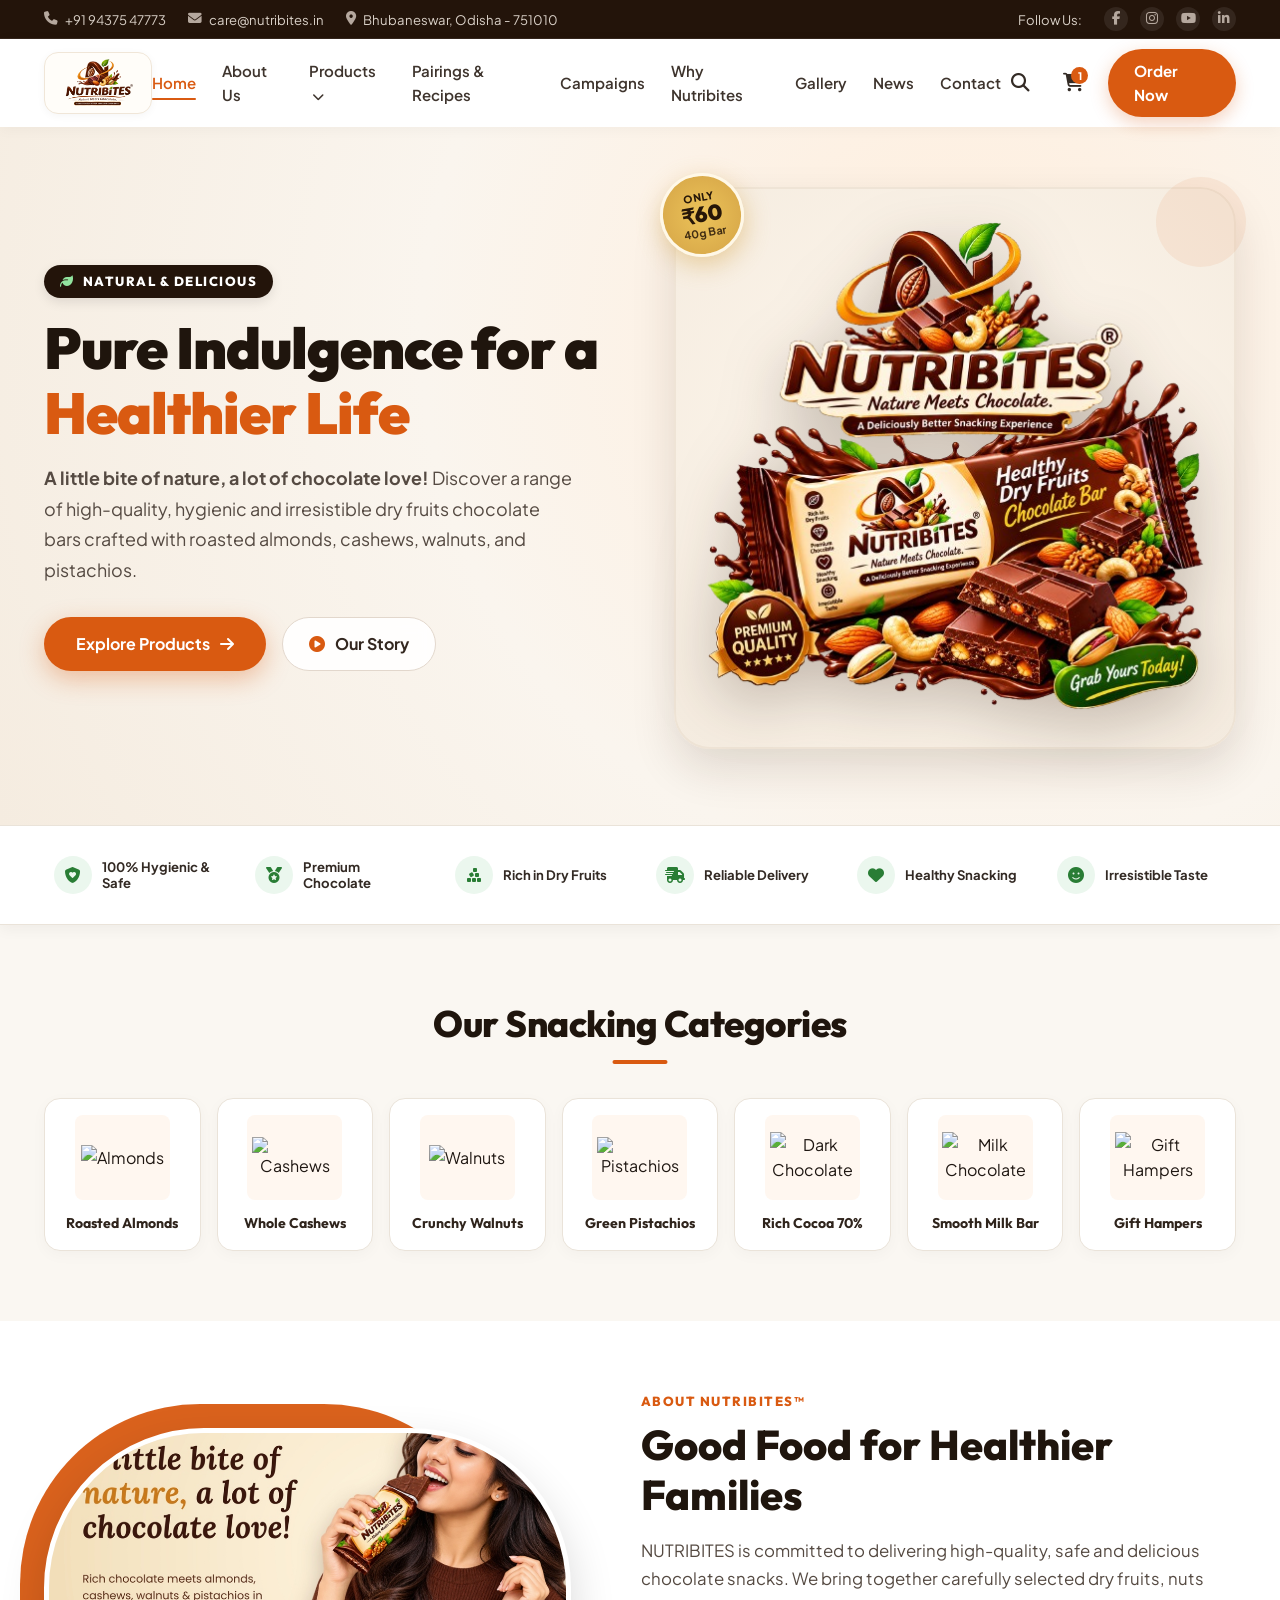
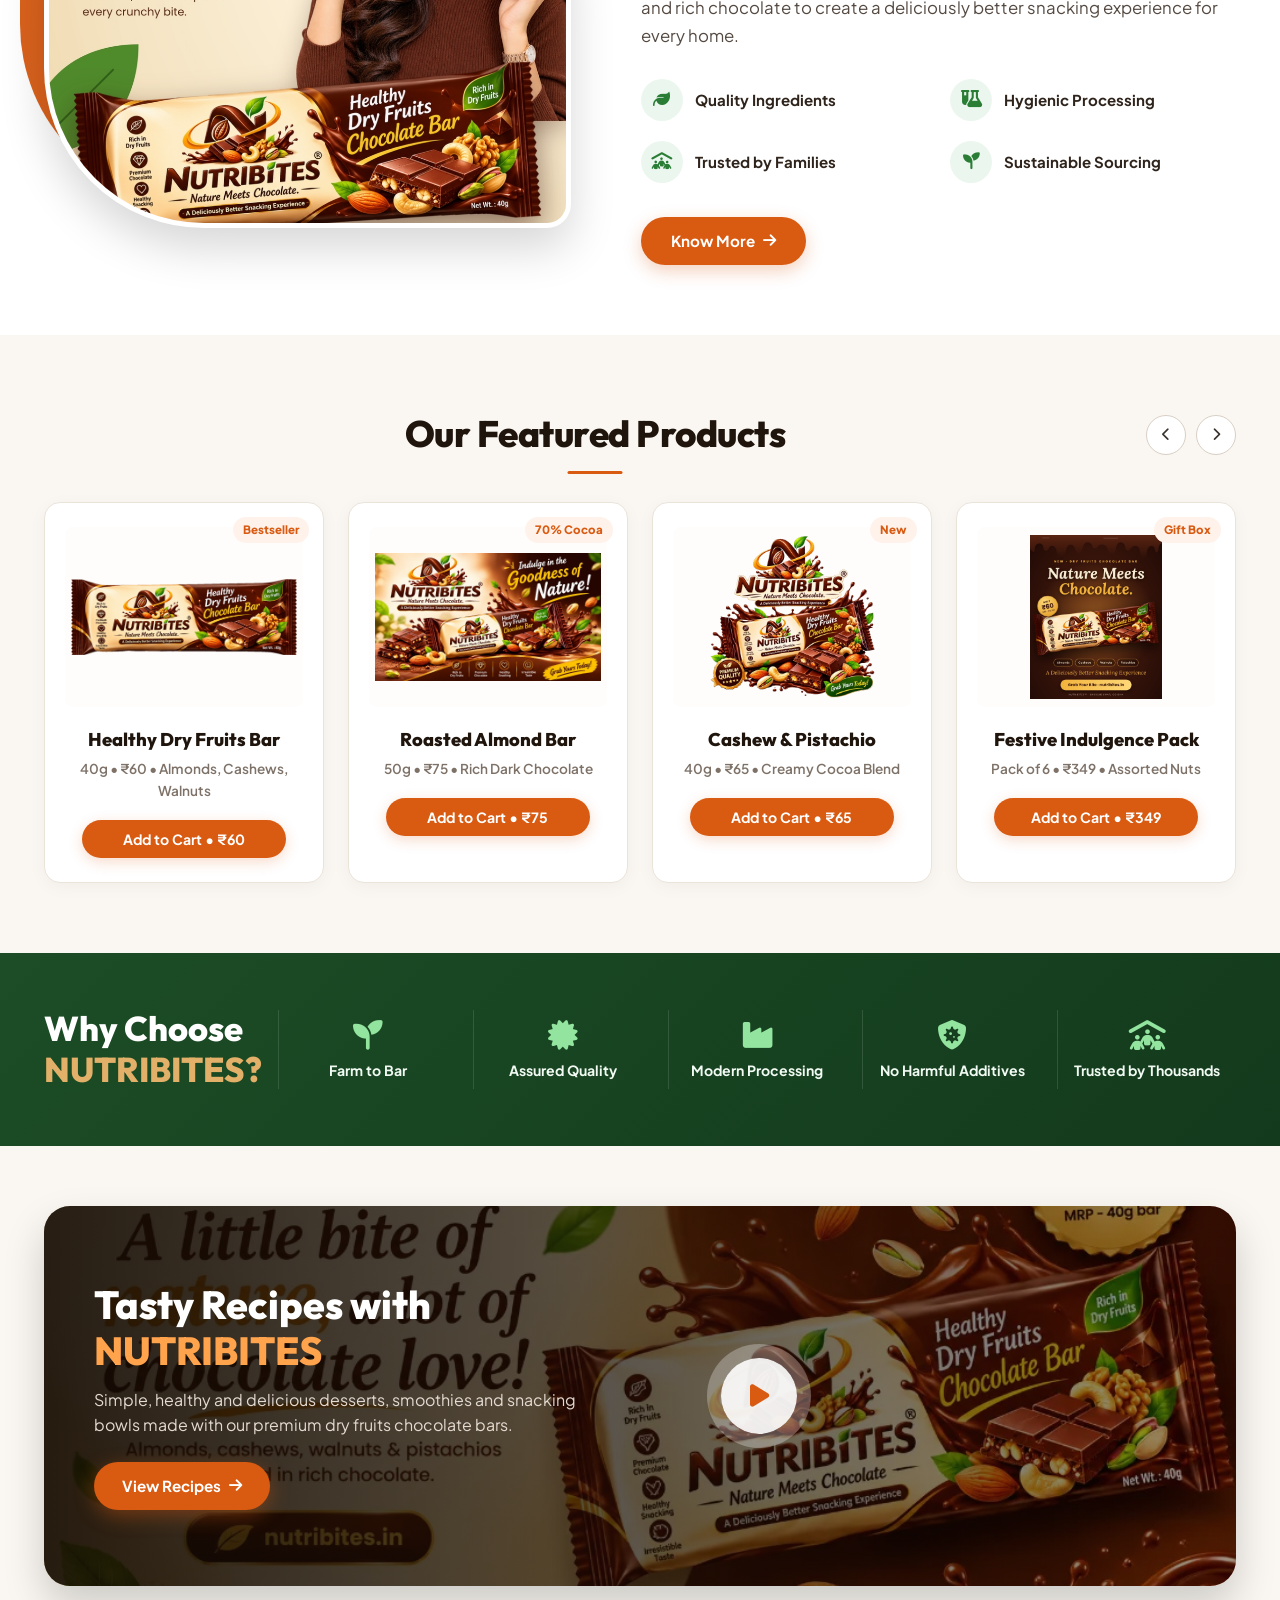
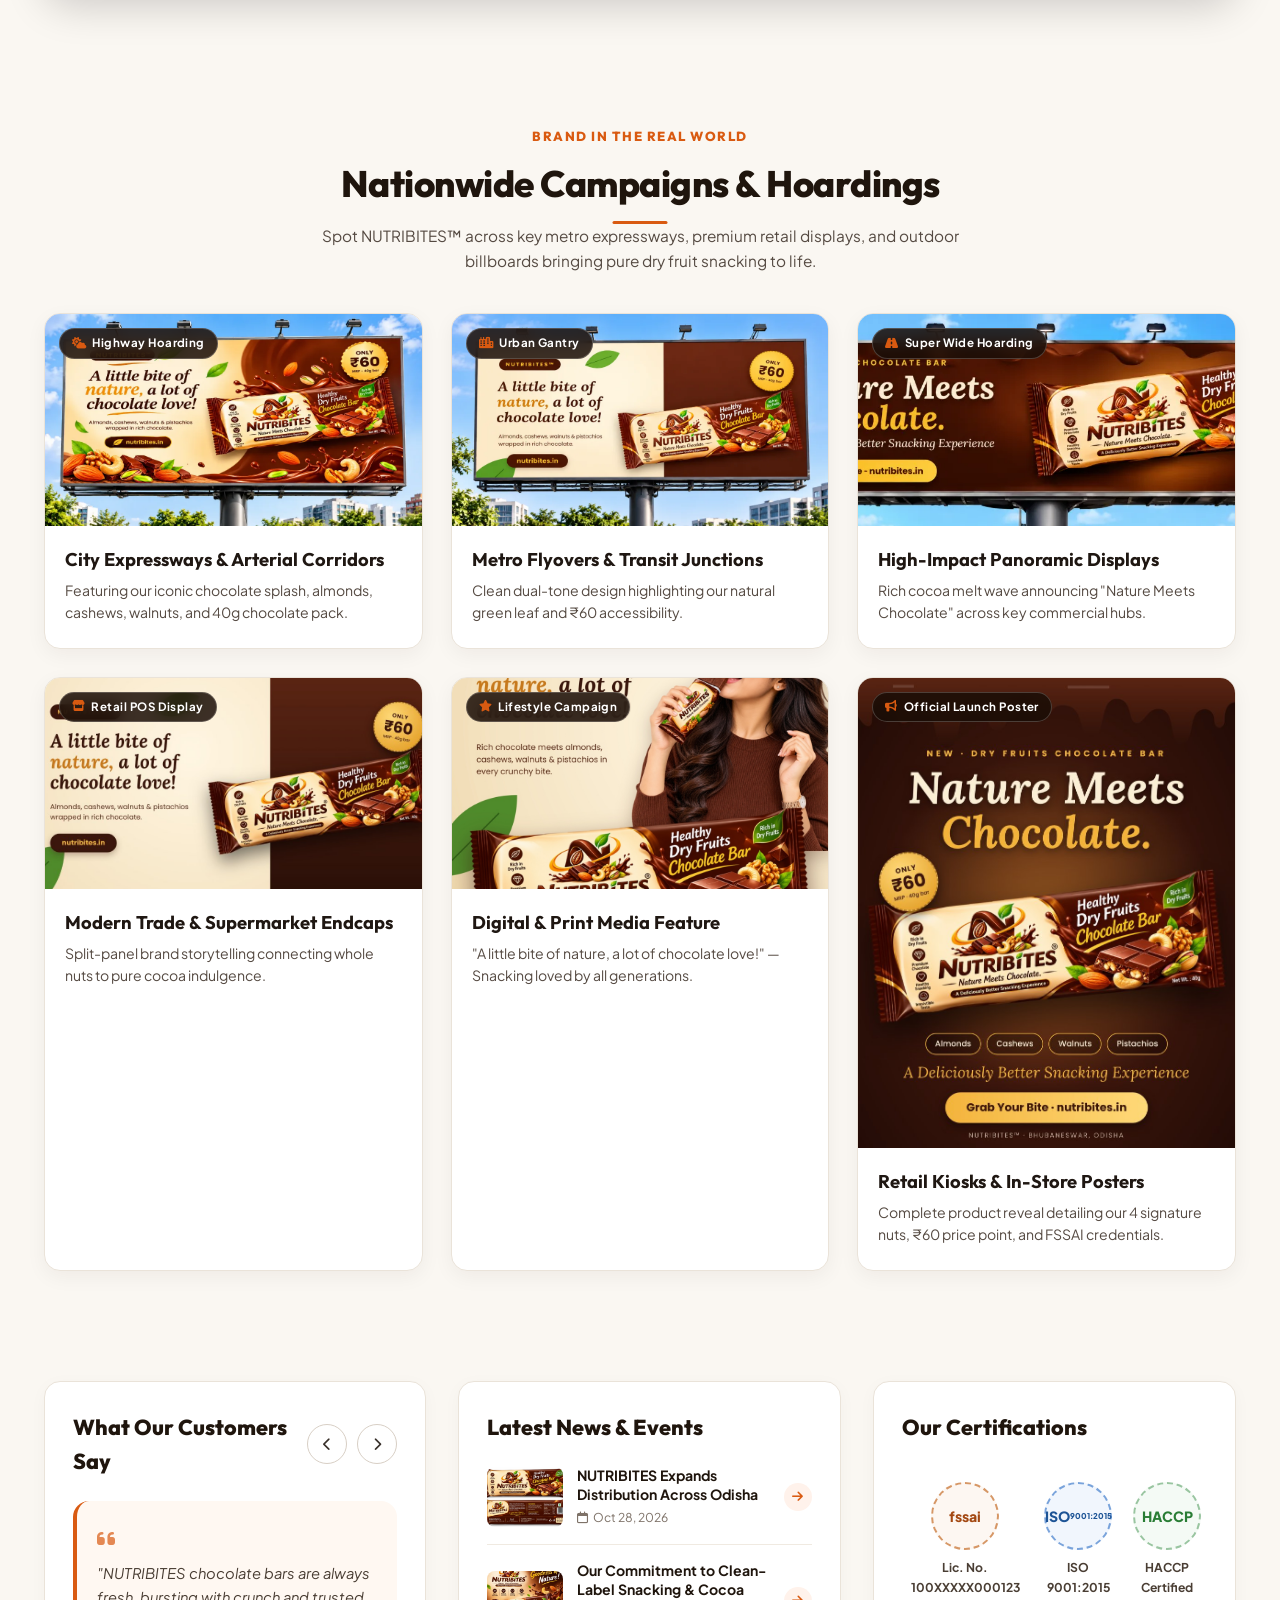
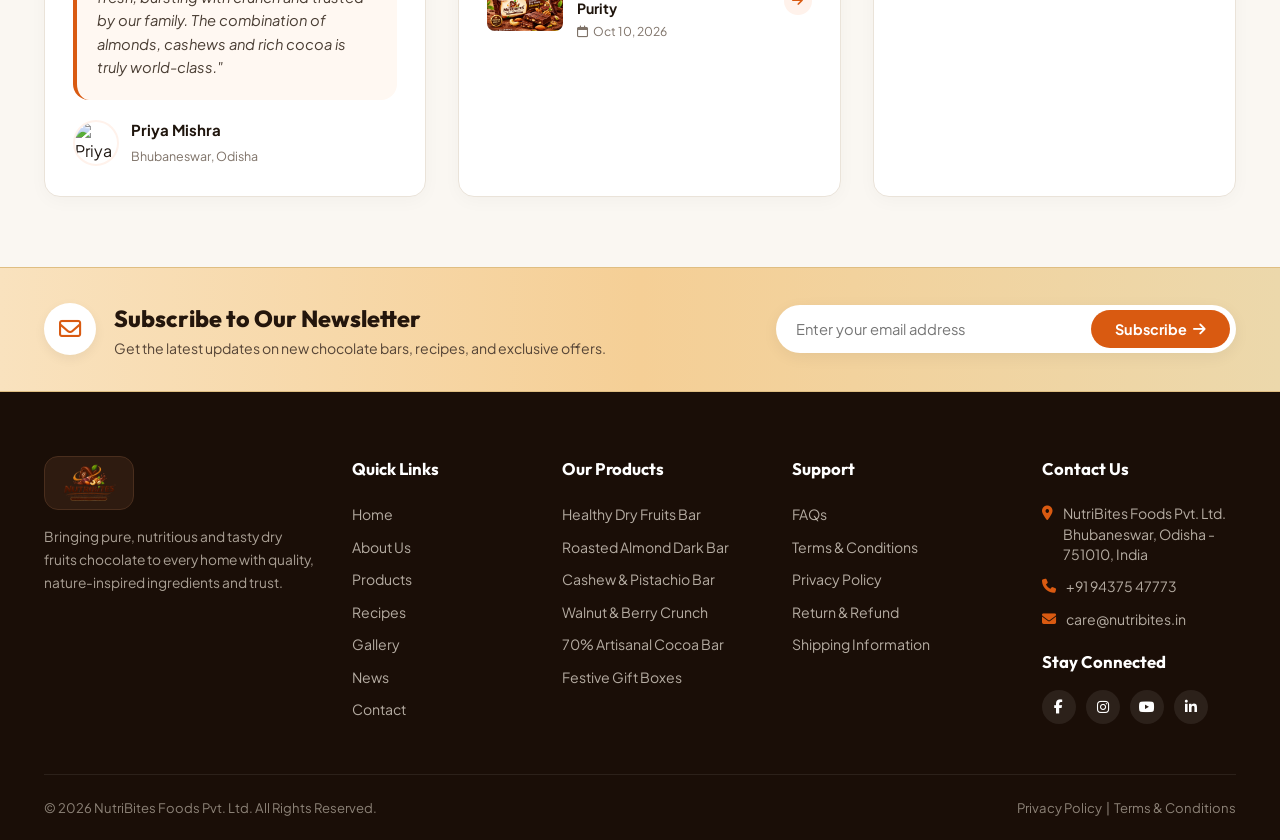
==== commit fba161e6: "Add new marketing visuals, billboard campaigns, and high-res product renders" ====
--- a/index.html
+++ b/index.html
@@ -58,6 +58,7 @@
         <li><a href="about.html">About Us</a></li>
         <li><a href="products.html">Products <i class="fa-solid fa-chevron-down dropdown-icon"></i></a></li>
         <li><a href="#recipes">Pairings & Recipes</a></li>
+        <li><a href="#campaigns">Campaigns</a></li>
         <li><a href="#why-us">Why Nutribites</a></li>
         <li><a href="#gallery">Gallery</a></li>
         <li><a href="#news">News</a></li>
@@ -224,7 +225,7 @@
         <div class="about-visual-wrap">
           <div class="about-arch-bg"></div>
           <div class="about-img-frame">
-            <img src="images/promo-square.jpg" alt="NUTRIBITES Chocolate Bar and Nut Bowl" />
+            <img src="images/promo-model-bar.jpg" alt="NUTRIBITES Healthy Dry Fruits Chocolate Bar and Lifestyle Model" />
           </div>
         </div>
 
@@ -279,7 +280,7 @@
         <div class="product-card">
           <span class="prod-card-badge">Bestseller</span>
           <div class="prod-img-box">
-            <img src="images/hero-pack-new.png" alt="Healthy Dry Fruits Chocolate Bar" />
+            <img src="images/pack-horizontal-clean.png" alt="Healthy Dry Fruits Chocolate Bar" />
           </div>
           <h3 class="prod-title">Healthy Dry Fruits Bar</h3>
           <span class="prod-spec">40g &bull; ₹60 &bull; Almonds, Cashews, Walnuts</span>
@@ -289,7 +290,7 @@
         <div class="product-card">
           <span class="prod-card-badge">70% Cocoa</span>
           <div class="prod-img-box">
-            <img src="images/square-chocolate-hero.jpg" alt="Roasted Almonds Dark Bar" />
+            <img src="images/square-splash-nuts.webp" alt="Roasted Almonds Dark Bar" />
           </div>
           <h3 class="prod-title">Roasted Almond Bar</h3>
           <span class="prod-spec">50g &bull; ₹75 &bull; Rich Dark Chocolate</span>
@@ -299,7 +300,7 @@
         <div class="product-card">
           <span class="prod-card-badge">New</span>
           <div class="prod-img-box">
-            <img src="images/packaging-flat.jpg" alt="Cashew Pistachio Chocolate" />
+            <img src="images/pack-splash-3d.png" alt="Cashew & Pistachio Chocolate" />
           </div>
           <h3 class="prod-title">Cashew & Pistachio</h3>
           <span class="prod-spec">40g &bull; ₹65 &bull; Creamy Cocoa Blend</span>
@@ -309,7 +310,7 @@
         <div class="product-card">
           <span class="prod-card-badge">Gift Box</span>
           <div class="prod-img-box">
-            <img src="images/poster-vertical.jpg" alt="Nutribites Collector Pack" />
+            <img src="images/poster-social-vertical.jpg" alt="Nutribites Collector Pack" />
           </div>
           <h3 class="prod-title">Festive Indulgence Pack</h3>
           <span class="prod-spec">Pack of 6 &bull; ₹349 &bull; Assorted Nuts</span>
@@ -362,7 +363,7 @@
   ═════════════════════════════════════════ -->
   <div class="container" id="recipes">
     <div class="recipes-banner">
-      <img src="images/banner-wide.jpg" alt="Indulge in the Goodness of Nature with Nutribites" class="bg-image" />
+      <img src="images/banner-splash-rich.webp" alt="Indulge in the Goodness of Nature with Nutribites" class="bg-image" />
       <div class="recipes-overlay">
         <div class="recipes-content">
           <h2 class="recipes-heading">Tasty Recipes with <span>NUTRIBITES</span></h2>
@@ -377,6 +378,95 @@
       </div>
     </div>
   </div>
+
+  <!-- ═════════════════════════════════════════
+       9B. BRAND CAMPAIGNS & OUTDOOR SHOWCASE
+  ═════════════════════════════════════════ -->
+  <section class="campaigns-section" id="campaigns">
+    <div class="container">
+      <div class="section-header" style="text-align: center; margin-bottom: 40px;">
+        <span class="about-tag">BRAND IN THE REAL WORLD</span>
+        <h2 class="section-title">Nationwide Campaigns & Hoardings</h2>
+        <p style="color: var(--text-body); max-width: 650px; margin: 10px auto 0; font-size: 0.96rem;">
+          Spot NUTRIBITES™ across key metro expressways, premium retail displays, and outdoor billboards bringing pure dry fruit snacking to life.
+        </p>
+      </div>
+
+      <div class="billboard-grid">
+        <!-- Billboard 1: Sunny Highway Hoarding -->
+        <div class="billboard-card">
+          <div class="billboard-img-wrap">
+            <img src="images/billboard-sunny.webp" alt="NUTRIBITES Highway Billboard Campaign" loading="lazy" />
+            <span class="billboard-badge"><i class="fa-solid fa-cloud-sun"></i> Highway Hoarding</span>
+          </div>
+          <div class="billboard-meta">
+            <h4>City Expressways & Arterial Corridors</h4>
+            <p>Featuring our iconic chocolate splash, almonds, cashews, walnuts, and 40g chocolate pack.</p>
+          </div>
+        </div>
+
+        <!-- Billboard 2: Minimalist Gantry Display -->
+        <div class="billboard-card">
+          <div class="billboard-img-wrap">
+            <img src="images/billboard-minimal.webp" alt="NUTRIBITES Modern Gantry Display" loading="lazy" />
+            <span class="billboard-badge"><i class="fa-solid fa-city"></i> Urban Gantry</span>
+          </div>
+          <div class="billboard-meta">
+            <h4>Metro Flyovers & Transit Junctions</h4>
+            <p>Clean dual-tone design highlighting our natural green leaf and ₹60 accessibility.</p>
+          </div>
+        </div>
+
+        <!-- Billboard 3: Wide Cocoa Hoarding -->
+        <div class="billboard-card">
+          <div class="billboard-img-wrap">
+            <img src="images/billboard-wide.webp" alt="NUTRIBITES Wide Expressway Billboard" loading="lazy" />
+            <span class="billboard-badge"><i class="fa-solid fa-road"></i> Super Wide Hoarding</span>
+          </div>
+          <div class="billboard-meta">
+            <h4>High-Impact Panoramic Displays</h4>
+            <p>Rich cocoa melt wave announcing "Nature Meets Chocolate" across key commercial hubs.</p>
+          </div>
+        </div>
+
+        <!-- Card 4: Retail & Social Banner -->
+        <div class="billboard-card">
+          <div class="billboard-img-wrap">
+            <img src="images/banner-split.jpg" alt="NUTRIBITES Retail Banner" loading="lazy" />
+            <span class="billboard-badge"><i class="fa-solid fa-store"></i> Retail POS Display</span>
+          </div>
+          <div class="billboard-meta">
+            <h4>Modern Trade & Supermarket Endcaps</h4>
+            <p>Split-panel brand storytelling connecting whole nuts to pure cocoa indulgence.</p>
+          </div>
+        </div>
+
+        <!-- Card 5: Lifestyle Model Campaign -->
+        <div class="billboard-card">
+          <div class="billboard-img-wrap">
+            <img src="images/promo-model-bar.jpg" alt="NUTRIBITES Lifestyle Campaign" loading="lazy" />
+            <span class="billboard-badge"><i class="fa-solid fa-star"></i> Lifestyle Campaign</span>
+          </div>
+          <div class="billboard-meta">
+            <h4>Digital & Print Media Feature</h4>
+            <p>"A little bite of nature, a lot of chocolate love!" — Snacking loved by all generations.</p>
+          </div>
+        </div>
+
+        <!-- Card 6: Official Social Media Poster -->
+        <div class="billboard-card">
+          <div class="billboard-img-wrap">
+            <img src="images/poster-social-vertical.jpg" alt="NUTRIBITES Launch Poster" loading="lazy" />
+            <span class="billboard-badge"><i class="fa-solid fa-bullhorn"></i> Official Launch Poster</span>
+          </div>
+          <div class="billboard-meta">
+            <h4>Retail Kiosks & In-Store Posters</h4>
+            <p>Complete product reveal detailing our 4 signature nuts, ₹60 price point, and FSSAI credentials.</p>
+          </div>
+        </div>
+      </div>
+    </div>
+  </section>
 
   <!-- ═════════════════════════════════════════
        10. THREE-COLUMN SOCIAL PROOF / NEWS / CERTS
--- a/style.css
+++ b/style.css
@@ -1506,7 +1506,7 @@
   }
 }
 
-/* 4. Portrait Tablets & Mobile Devices (<= 820px) */
+/* 4. Portrait Tablets & Mobile Viewports (<= 820px) */
 @media (max-width: 820px) {
   .top-bar-left span {
     display: none;
@@ -1517,12 +1517,52 @@
   .hero-section .container {
     grid-template-columns: 1fr;
     text-align: center;
+    gap: 36px;
+  }
+  .hero-content {
+    margin: 0 auto;
+    display: flex;
+    flex-direction: column;
+    align-items: center;
+    text-align: center;
+  }
+  .hero-badge-pill {
+    margin: 0 auto 16px;
+  }
+  .hero-title {
+    font-size: 2.8rem;
+    line-height: 1.18;
+    text-align: center;
   }
   .hero-desc {
-    margin: 0 auto 30px;
+    margin: 0 auto 28px;
+    text-align: center;
   }
   .hero-buttons {
     justify-content: center;
+    margin: 0 auto;
+    width: 100%;
+    max-width: 440px;
+  }
+  .hero-visual-stage {
+    margin-top: 10px;
+    width: 100%;
+    max-width: 580px;
+    margin-left: auto;
+    margin-right: auto;
+  }
+  .hero-stage-card-wrap {
+    padding: 24px;
+    border-radius: 28px;
+  }
+  .hero-price-floating-badge {
+    top: -12px;
+    left: -8px;
+    width: 76px;
+    height: 76px;
+  }
+  .hero-price-floating-badge .price-val {
+    font-size: 1.2rem;
   }
   .about-split {
     grid-template-columns: 1fr;
@@ -1530,16 +1570,28 @@
   }
   .about-img-frame {
     height: 320px;
+    border-radius: 40px;
   }
   .about-info-col {
     padding-left: 0;
     text-align: center;
   }
+  .about-heading {
+    font-size: 2.2rem;
+    line-height: 1.22;
+  }
   .about-pillars-grid {
     text-align: left;
   }
   .mobile-menu-toggle {
-    display: block;
+    display: flex;
+    align-items: center;
+    justify-content: center;
+    width: 40px;
+    height: 40px;
+    border-radius: 8px;
+    background: #FAF6F0;
+    color: var(--choco-dark);
   }
   
   /* Mobile Slide-down Drawer */
@@ -1552,10 +1604,16 @@
     background: #FFFFFF;
     flex-direction: column;
     padding: 24px;
-    gap: 18px;
-    box-shadow: 0 10px 25px rgba(0,0,0,0.1);
+    gap: 16px;
+    box-shadow: 0 14px 30px rgba(0,0,0,0.12);
     border-top: 1px solid var(--border-color);
     z-index: 999;
+    text-align: center;
+  }
+  .nav-links li a {
+    font-size: 1.05rem;
+    padding: 8px 0;
+    display: inline-block;
   }
   .nav-links.active-drawer {
     display: flex;
@@ -1571,9 +1629,6 @@
   }
   .trust-strip-grid {
     grid-template-columns: repeat(2, 1fr);
-  }
-  .hero-title {
-    font-size: 2.5rem;
   }
   .recipes-banner {
     height: auto;
@@ -1581,106 +1636,414 @@
     margin: 30px auto;
   }
   .recipes-heading {
-    font-size: 1.85rem;
+    font-size: 2rem;
+    line-height: 1.25;
   }
   .video-play-center {
     display: none;
   }
 }
 
-/* 5. Mobile Phones (<= 520px) */
-@media (max-width: 520px) {
+/* 5. Mobile Phones (<= 640px) */
+@media (max-width: 640px) {
   .top-bar {
     display: none;
   }
+  .navbar {
+    padding: 8px 0;
+  }
   .navbar .container {
-    padding: 0 16px;
+    padding: 0 14px;
+    display: flex;
+    align-items: center;
+    justify-content: space-between;
+  }
+  .logo-box-wrapper {
+    padding: 3px 8px;
+    border-radius: 10px;
+  }
+  .brand-logo-img {
+    height: 38px;
+  }
+  .nav-actions {
+    gap: 8px;
+    display: flex;
+    align-items: center;
+  }
+  .nav-actions .icon-btn {
+    width: 36px;
+    height: 36px;
+    font-size: 1rem;
   }
   .btn-order-now {
-    padding: 8px 16px;
-    font-size: 0.85rem;
-  }
-  .brand-logo-img {
-    height: 42px;
+    padding: 8px 14px;
+    font-size: 0.8rem;
+    font-weight: 700;
+    white-space: nowrap;
+    border-radius: var(--radius-pill);
+    display: inline-flex;
+    align-items: center;
+    justify-content: center;
+  }
+  .mobile-menu-toggle {
+    width: 36px;
+    height: 36px;
+    font-size: 1.15rem;
+  }
+  .hero-section {
+    padding: 32px 0 50px;
   }
   .hero-title {
-    font-size: 2.1rem;
-    line-height: 1.15;
+    font-size: 2.15rem;
+    line-height: 1.2;
+    letter-spacing: -0.5px;
+    margin-bottom: 14px;
+    text-align: center;
   }
   .hero-desc {
-    font-size: 0.98rem;
+    font-size: 0.95rem;
+    line-height: 1.6;
+    margin-bottom: 24px;
+    text-align: center;
   }
   .hero-buttons {
     flex-direction: column;
     width: 100%;
+    gap: 12px;
+    align-items: center;
   }
   .btn-hero-primary, .btn-hero-glass {
     width: 100%;
+    max-width: 320px;
     justify-content: center;
+    padding: 12px 20px;
+    font-size: 0.95rem;
+    text-align: center;
+  }
+  .hero-visual-stage {
+    margin-top: 16px;
+    width: 100%;
   }
   .hero-stage-card-wrap {
-    padding: 20px;
-    border-radius: 24px;
+    padding: 16px;
+    border-radius: 22px;
   }
   .hero-price-floating-badge {
-    width: 72px;
-    height: 72px;
-    top: -10px;
-    left: -10px;
+    width: 66px;
+    height: 66px;
+    top: -8px;
+    left: -8px;
+  }
+  .hero-price-floating-badge .price-label {
+    font-size: 0.58rem;
   }
   .hero-price-floating-badge .price-val {
-    font-size: 1.15rem;
+    font-size: 1.05rem;
+  }
+  .hero-price-floating-badge .price-wt {
+    font-size: 0.6rem;
+  }
+  .trust-strip {
+    padding: 16px 0;
+  }
+  .trust-strip-grid {
+    grid-template-columns: 1fr 1fr;
+    gap: 10px;
+  }
+  .trust-item {
+    padding: 6px;
+  }
+  .trust-icon {
+    width: 32px;
+    height: 32px;
+    font-size: 0.88rem;
+  }
+  .trust-text {
+    font-size: 0.76rem;
+  }
+  .section-title {
+    font-size: 1.85rem;
+    line-height: 1.25;
+  }
+  .categories-section {
+    padding: 48px 0;
   }
   .categories-grid {
     grid-template-columns: repeat(2, 1fr);
     gap: 12px;
   }
+  .cat-card {
+    padding: 14px 10px;
+  }
   .cat-img-box {
     width: 80px;
-    height: 70px;
+    height: 72px;
+  }
+  .about-section {
+    padding: 50px 0;
+  }
+  .about-heading {
+    font-size: 1.9rem;
+    line-height: 1.22;
+  }
+  .about-lead {
+    font-size: 0.95rem;
+  }
+  .about-pillars-grid {
+    grid-template-columns: 1fr;
+    gap: 14px;
+  }
+  .about-img-frame {
+    height: 260px;
+  }
+  .about-arch-bg {
+    display: none;
+  }
+  .featured-section {
+    padding: 50px 0;
+  }
+  .featured-header-wrap {
+    flex-direction: column;
+    gap: 14px;
+    text-align: center;
   }
   .products-grid {
     grid-template-columns: 1fr;
-  }
-  .footer-grid {
-    grid-template-columns: 1fr;
-    gap: 28px;
-  }
-  .about-pillars-grid {
-    grid-template-columns: 1fr;
+    gap: 18px;
+  }
+  .btn-view-prod, .btn-add-cart {
+    width: 100%;
+    padding: 11px;
+    font-size: 0.92rem;
+  }
+  .why-choose-banner {
+    padding: 40px 0;
+  }
+  .why-choose-heading h2 {
+    font-size: 1.8rem;
+  }
+  .recipes-banner {
+    padding: 30px 16px;
+    border-radius: 18px;
+  }
+  .recipes-overlay {
+    padding: 20px;
+  }
+  .recipes-heading {
+    font-size: 1.65rem;
+    line-height: 1.22;
+  }
+  .recipes-desc {
+    font-size: 0.9rem;
+  }
+  .three-col-section {
+    padding: 40px 0;
+  }
+  .three-col-grid {
+    gap: 20px;
+  }
+  .col-card-box {
+    padding: 20px;
+  }
+  .newsletter-section {
+    padding: 28px 0;
   }
   .newsletter-section .container {
     flex-direction: column;
     text-align: center;
+    gap: 16px;
   }
   .newsletter-left {
     flex-direction: column;
     text-align: center;
+    gap: 10px;
+  }
+  .newsletter-text h3 {
+    font-size: 1.3rem;
   }
   .newsletter-form {
     flex-direction: column;
     border-radius: 16px;
-    padding: 10px;
-    gap: 10px;
+    padding: 8px;
+    gap: 8px;
+    width: 100%;
+  }
+  .newsletter-form input {
+    padding: 8px 12px;
+    text-align: center;
   }
   .newsletter-form button {
     width: 100%;
     justify-content: center;
+    padding: 10px 16px;
+  }
+  .footer-grid {
+    grid-template-columns: 1fr;
+    gap: 26px;
+  }
+  .subpage-banner {
+    padding: 40px 0;
   }
   .subpage-banner h1 {
-    font-size: 2.2rem;
+    font-size: 2.1rem;
+    line-height: 1.2;
+  }
+  .nb-toast {
+    left: 16px;
+    right: 16px;
+    bottom: 20px;
+    justify-content: center;
+    font-size: 0.85rem;
   }
 }
 
 /* 6. Extra Small Screens (<= 360px - e.g. iPhone SE, Galaxy Fold) */
 @media (max-width: 360px) {
+  .hero-title {
+    font-size: 1.85rem;
+  }
+  .btn-order-now {
+    padding: 6px 10px;
+    font-size: 0.74rem;
+  }
   .categories-grid {
     grid-template-columns: 1fr;
   }
   .trust-strip-grid {
     grid-template-columns: 1fr;
   }
-  .hero-title {
-    font-size: 1.85rem;
-  }
-}
+}
+
+/* ═════════════════════════════════════════
+   7. BRAND CAMPAIGNS & OUTDOOR BILLBOARDS
+═════════════════════════════════════════ */
+.campaigns-section {
+  padding: 80px 0 90px;
+  background: #FAF7F2;
+  position: relative;
+}
+
+.billboard-grid {
+  display: grid;
+  grid-template-columns: repeat(3, 1fr);
+  gap: 28px;
+}
+
+.billboard-card {
+  background: #FFFFFF;
+  border-radius: var(--radius-md);
+  border: 1px solid var(--border-color);
+  overflow: hidden;
+  box-shadow: 0 6px 20px rgba(35, 20, 10, 0.05);
+  display: flex;
+  flex-direction: column;
+  transition: transform 0.35s var(--ease), box-shadow 0.35s var(--ease), border-color 0.35s var(--ease);
+}
+
+.billboard-card:hover {
+  transform: translateY(-8px);
+  box-shadow: 0 18px 40px rgba(35, 20, 10, 0.12);
+  border-color: #E2BFA8;
+}
+
+.billboard-img-wrap {
+  position: relative;
+  width: 100%;
+  aspect-ratio: 16 / 9;
+  background: #1F150F;
+  overflow: hidden;
+}
+
+.billboard-card:nth-child(6) .billboard-img-wrap {
+  aspect-ratio: 4 / 5;
+}
+
+.billboard-img-wrap img {
+  width: 100%;
+  height: 100%;
+  object-fit: cover;
+  transition: transform 0.5s var(--ease);
+}
+
+.billboard-card:hover .billboard-img-wrap img {
+  transform: scale(1.06);
+}
+
+.billboard-badge {
+  position: absolute;
+  top: 14px;
+  left: 14px;
+  background: rgba(26, 14, 7, 0.85);
+  backdrop-filter: blur(8px);
+  color: #FFFFFF;
+  font-size: 0.72rem;
+  font-weight: 700;
+  letter-spacing: 0.04em;
+  padding: 5px 12px;
+  border-radius: var(--radius-pill);
+  display: inline-flex;
+  align-items: center;
+  gap: 6px;
+  border: 1px solid rgba(255, 255, 255, 0.2);
+  z-index: 2;
+}
+
+.billboard-badge i {
+  color: var(--primary);
+}
+
+.billboard-meta {
+  padding: 22px 20px 24px;
+  display: flex;
+  flex-direction: column;
+  flex-grow: 1;
+}
+
+.billboard-meta h4 {
+  font-family: var(--font-heading);
+  font-size: 1.15rem;
+  font-weight: 700;
+  color: var(--text-dark);
+  margin-bottom: 8px;
+  line-height: 1.3;
+}
+
+.billboard-meta p {
+  font-size: 0.88rem;
+  color: var(--text-body);
+  line-height: 1.55;
+  margin: 0;
+}
+
+@media (max-width: 992px) {
+  .billboard-grid {
+    grid-template-columns: repeat(2, 1fr);
+    gap: 20px;
+  }
+}
+
+@media (max-width: 600px) {
+  .campaigns-section {
+    padding: 50px 0 60px;
+  }
+  .billboard-grid {
+    grid-template-columns: 1fr;
+    gap: 18px;
+  }
+  .billboard-img-wrap {
+    aspect-ratio: 16 / 10;
+  }
+  .billboard-card:nth-child(6) .billboard-img-wrap {
+    aspect-ratio: 16 / 10;
+  }
+  .billboard-meta {
+    padding: 16px 16px 18px;
+  }
+  .billboard-meta h4 {
+    font-size: 1.05rem;
+  }
+  .billboard-meta p {
+    font-size: 0.84rem;
+  }
+}
+
